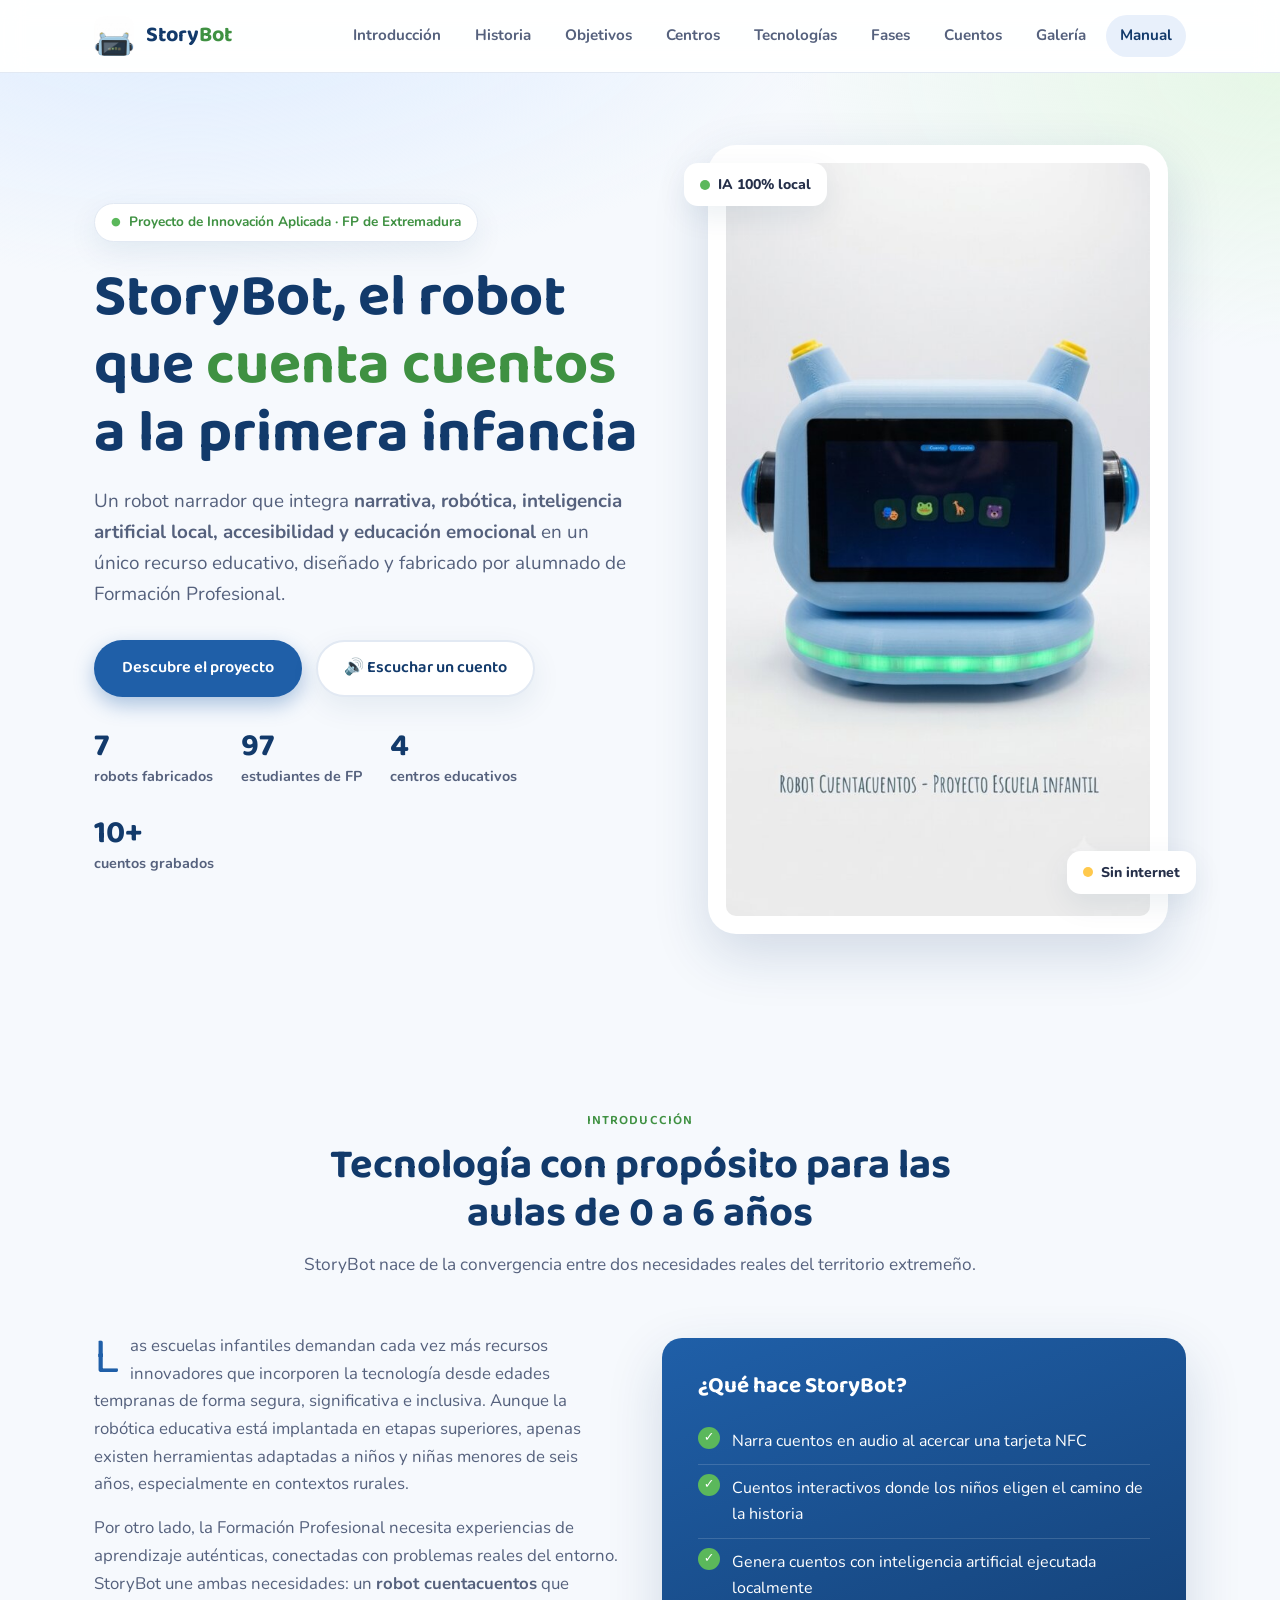
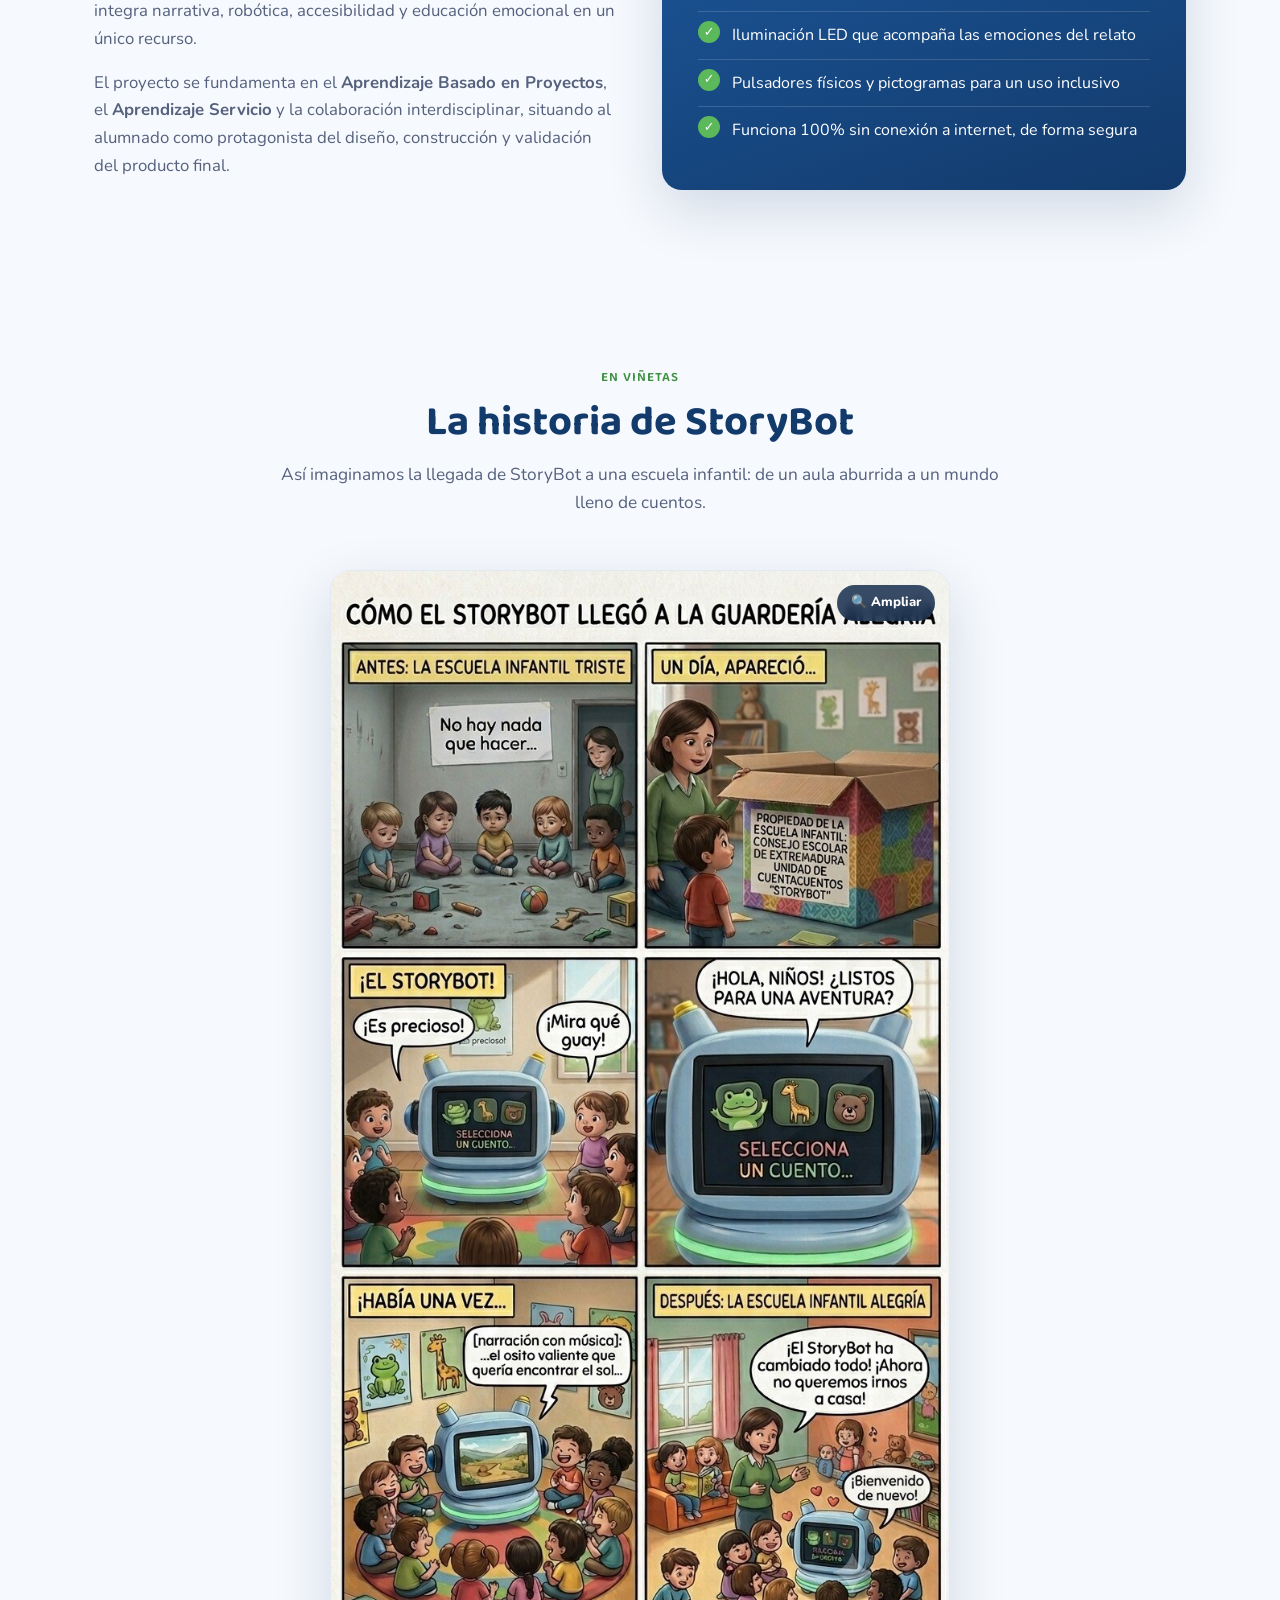
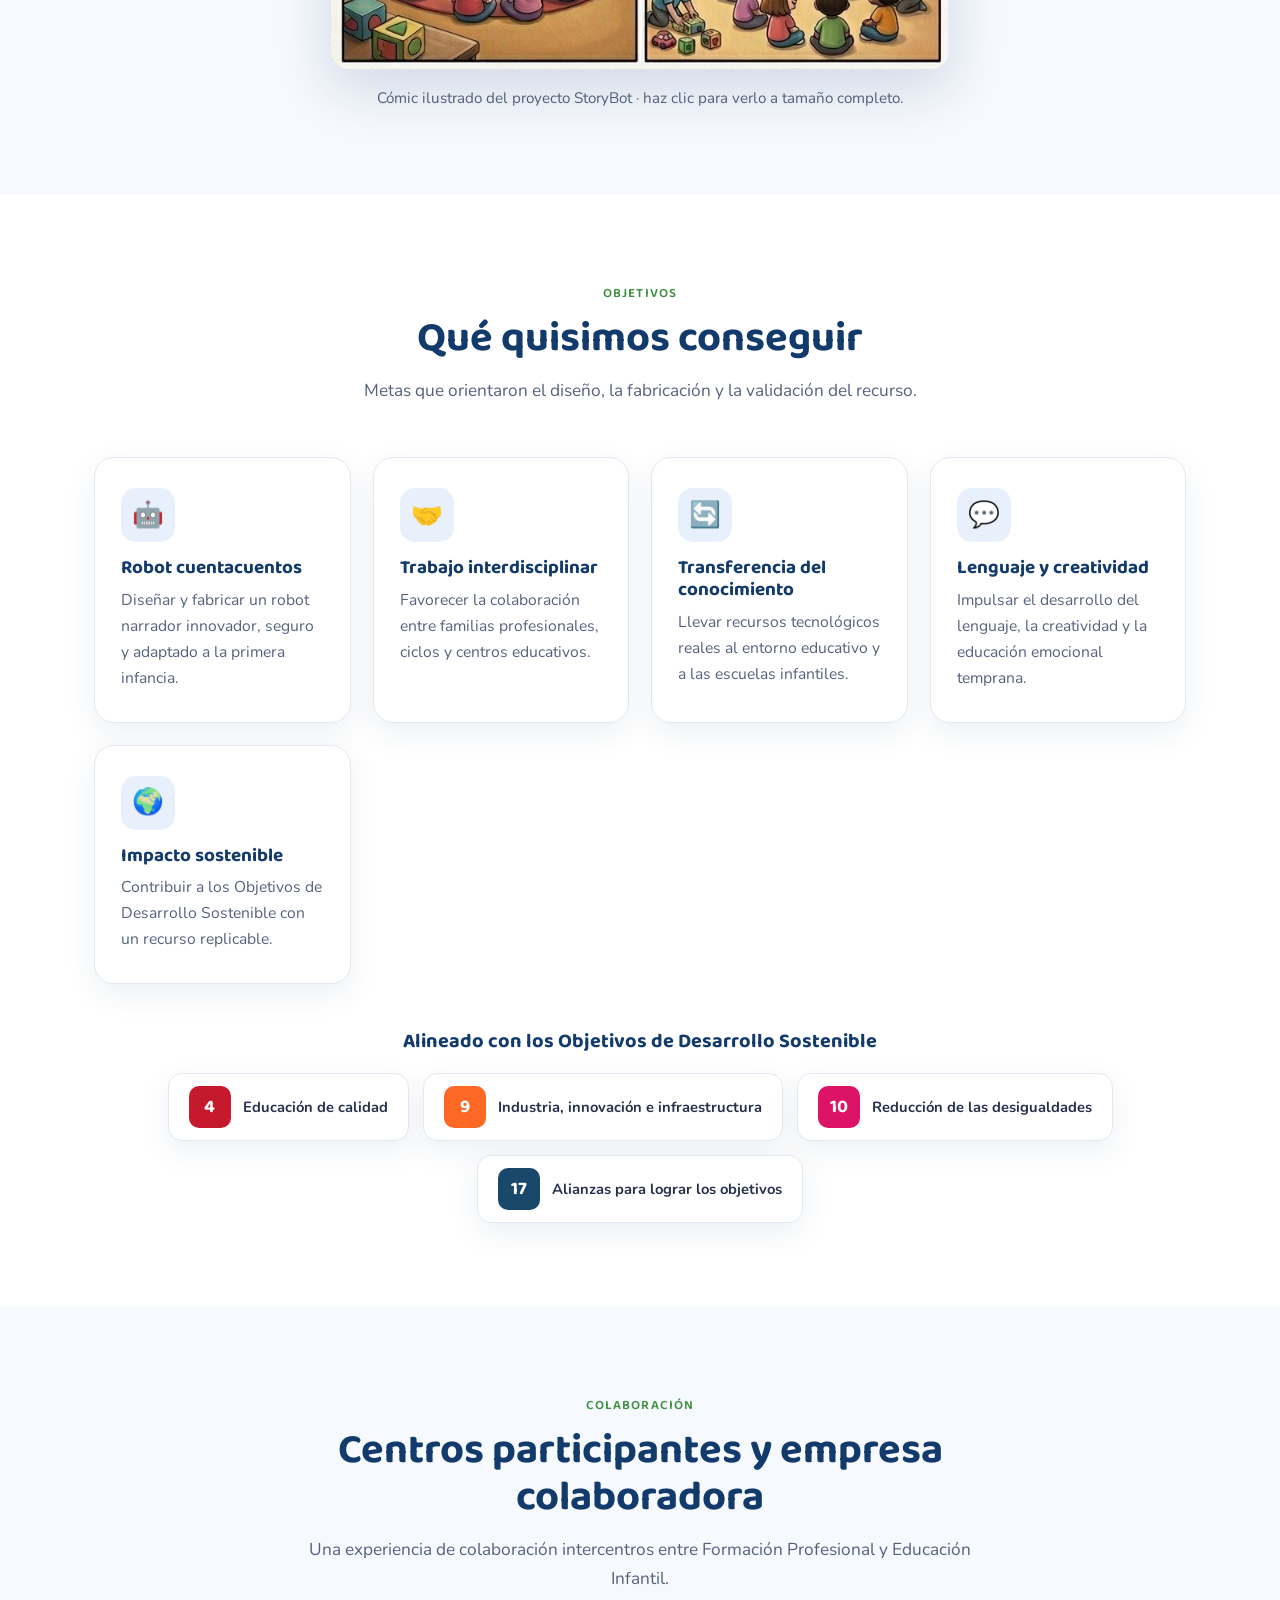
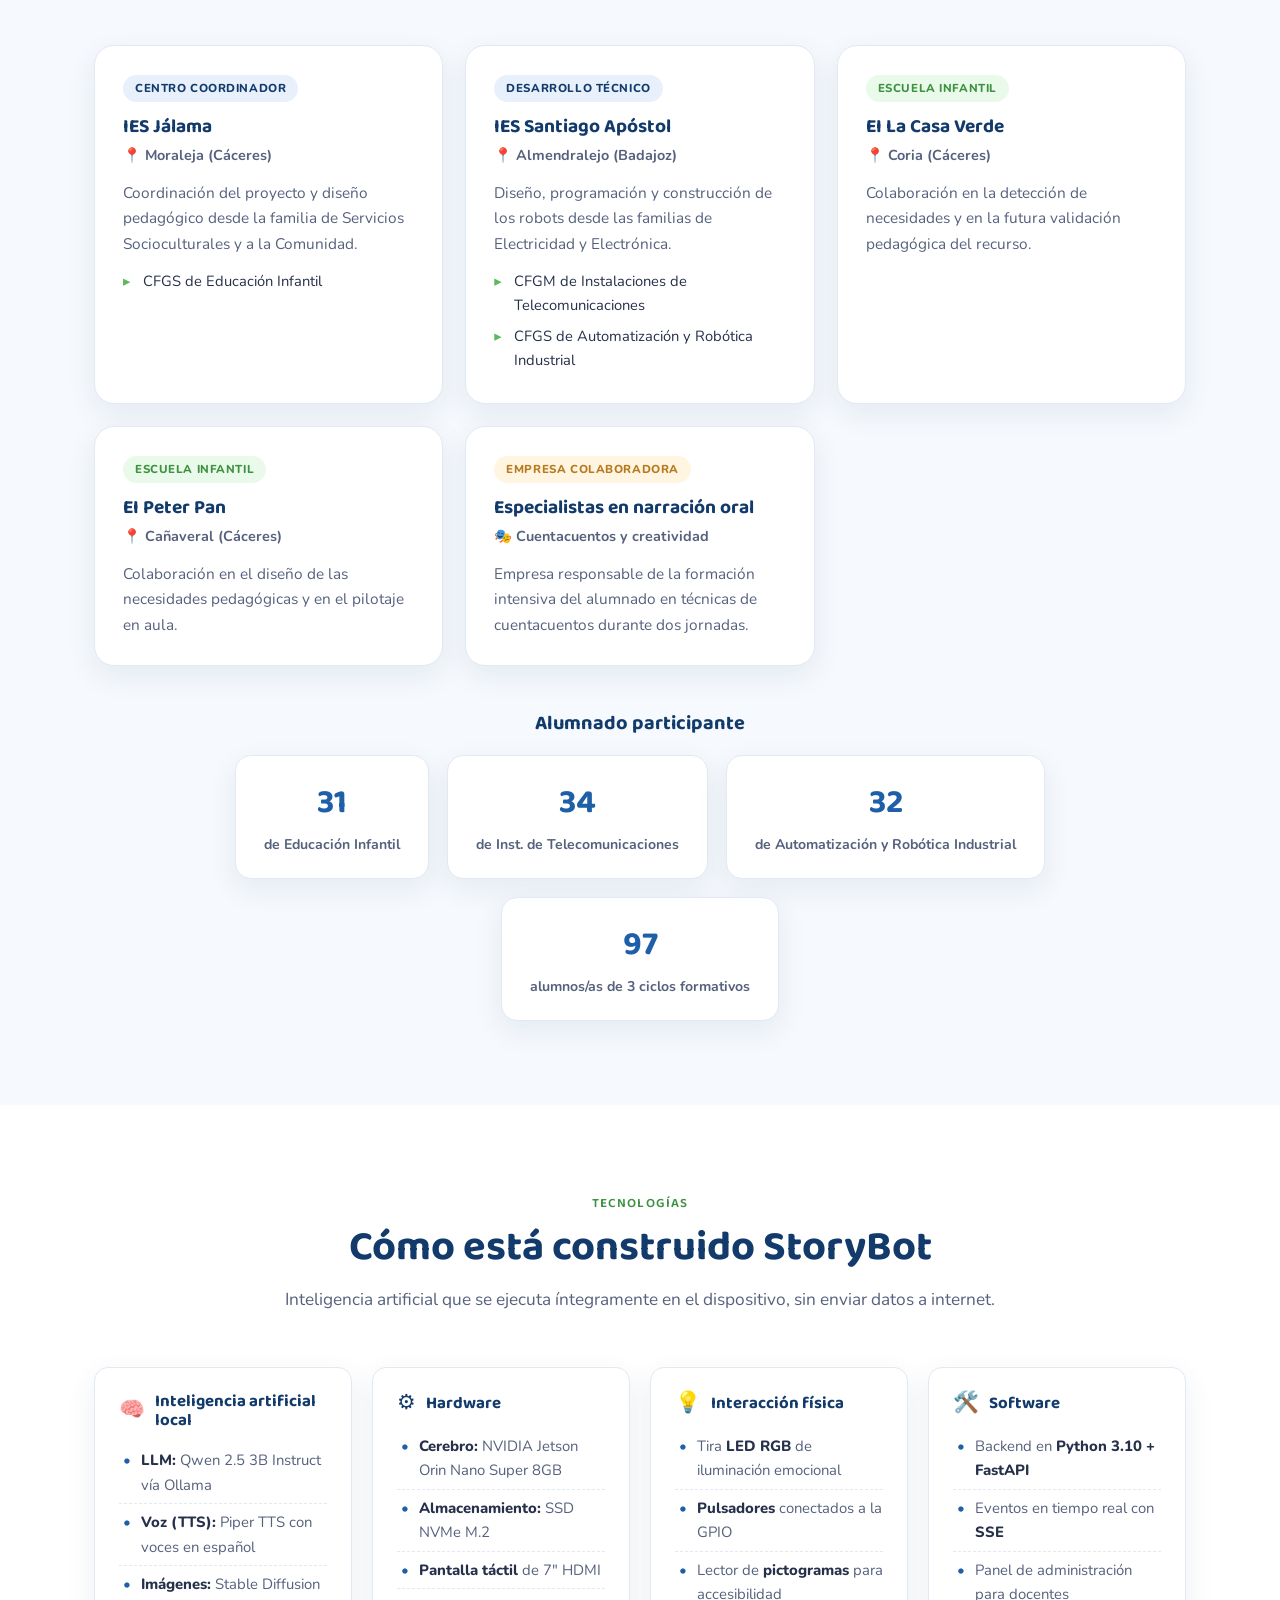
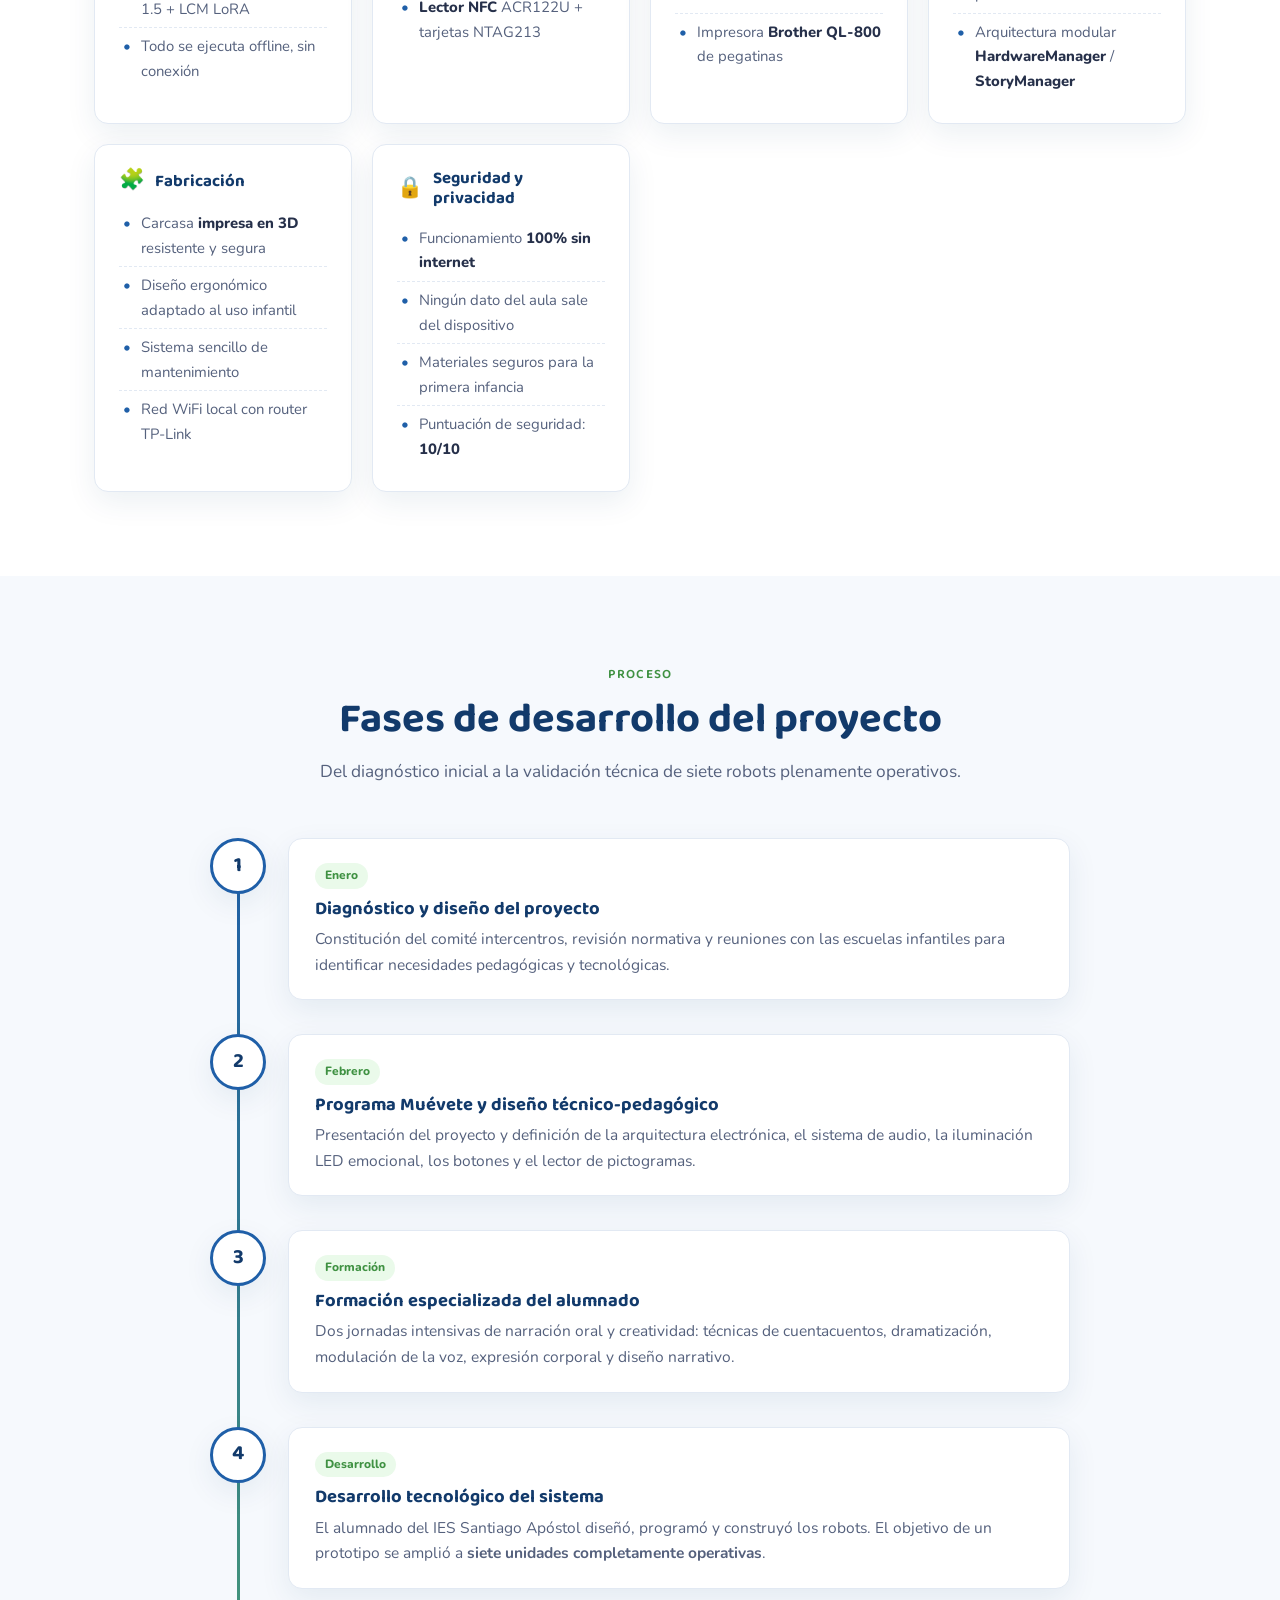
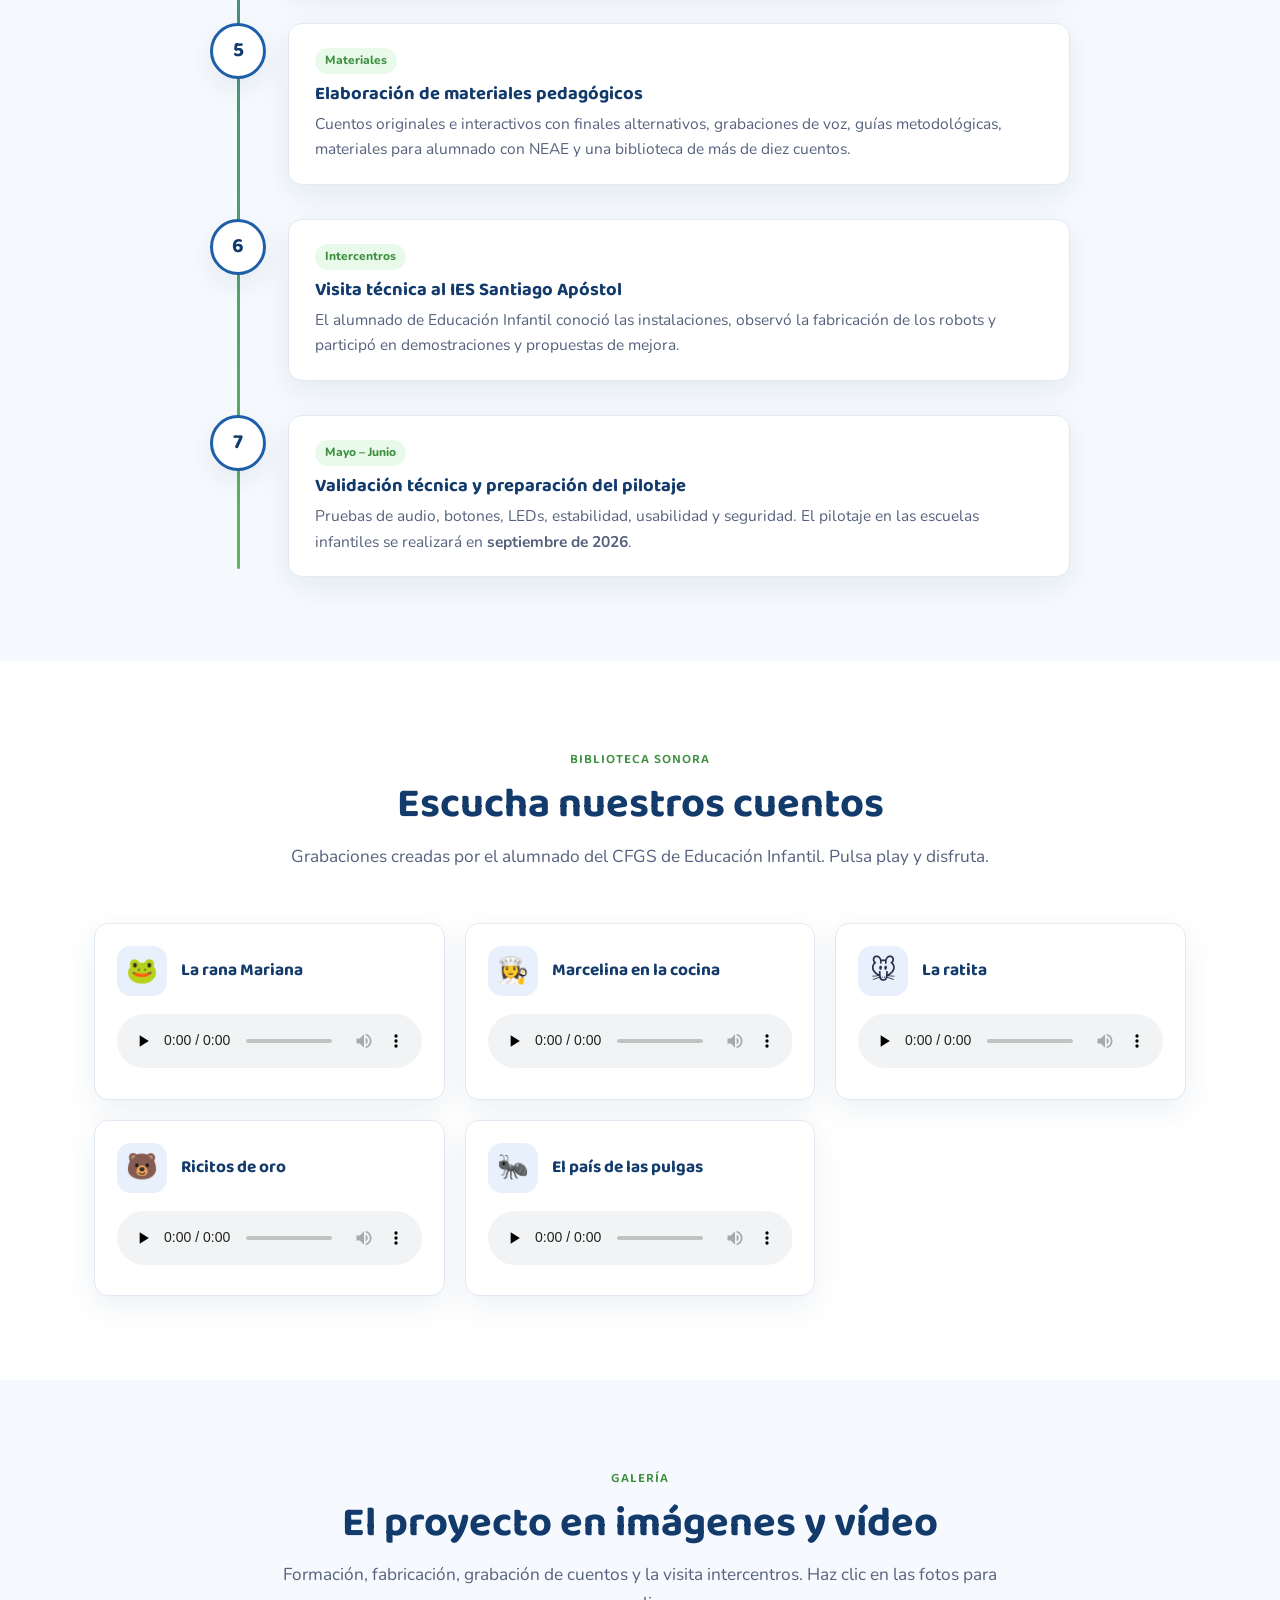
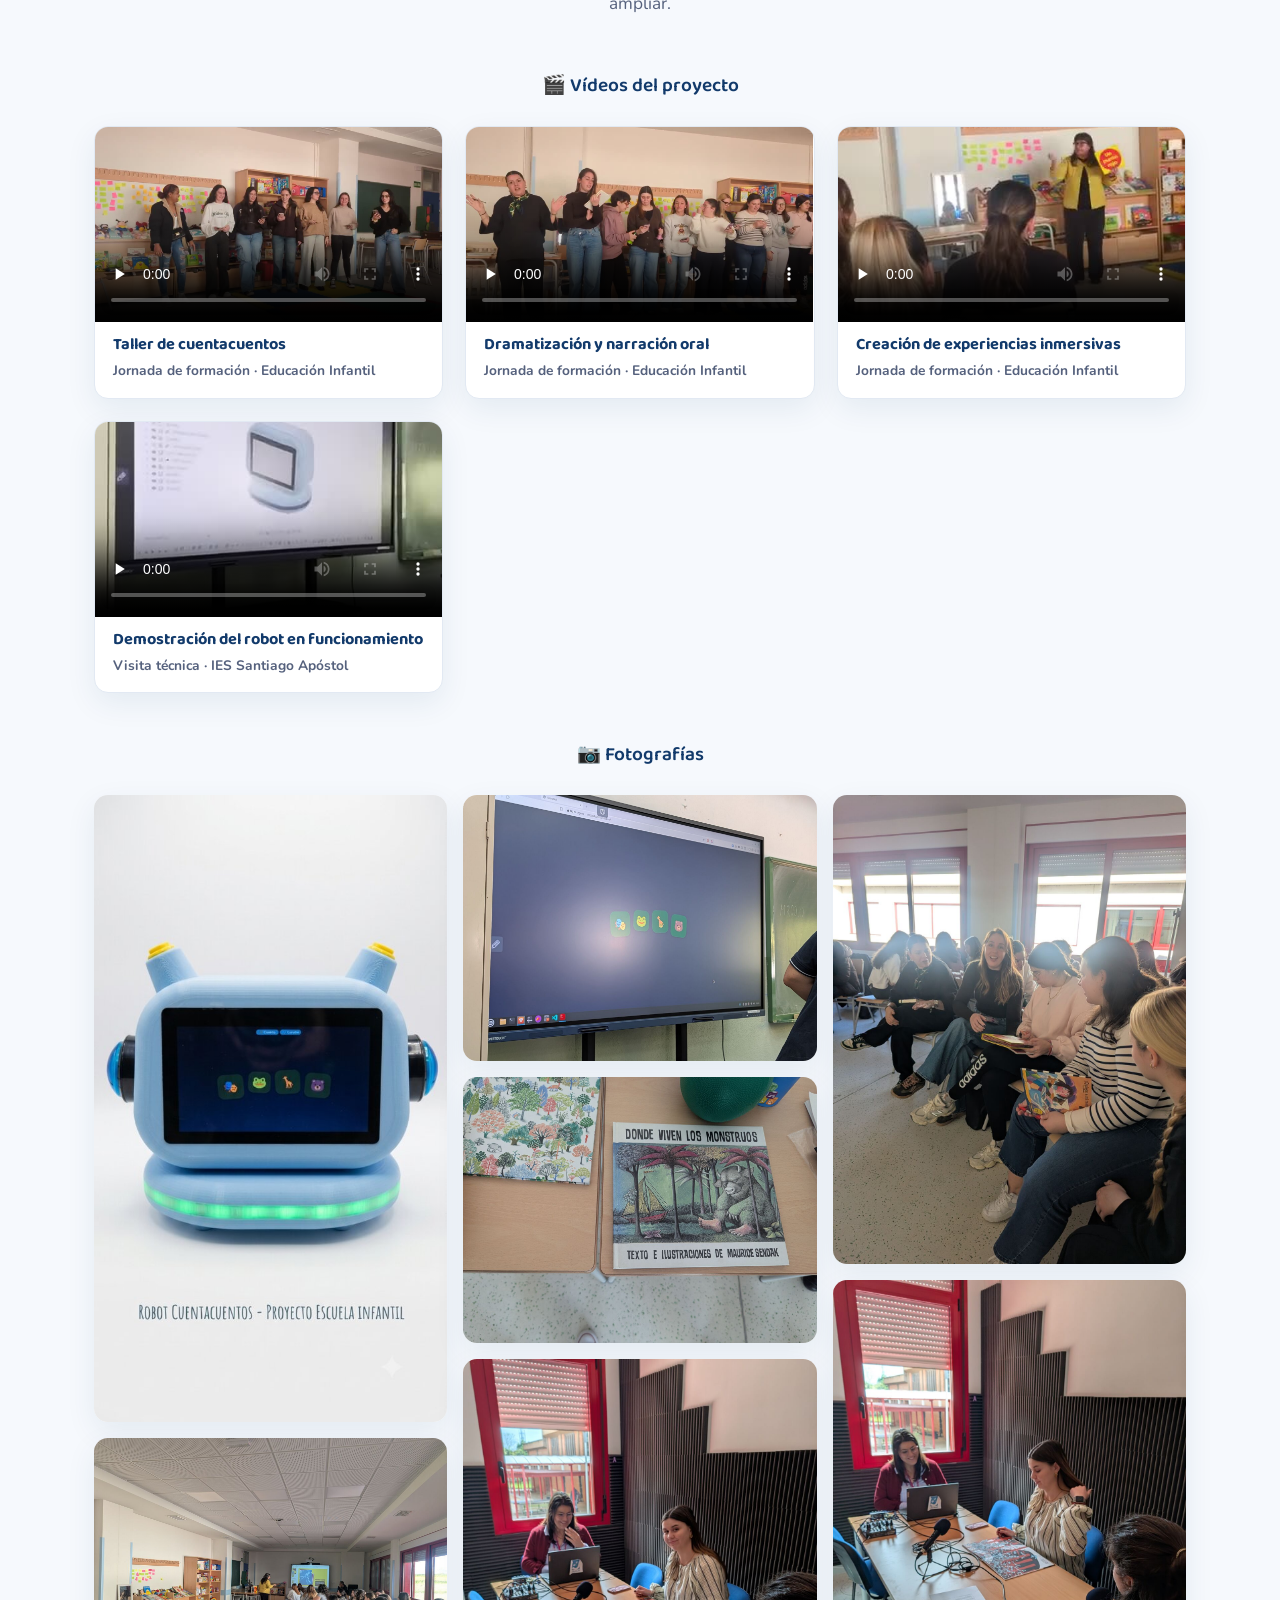
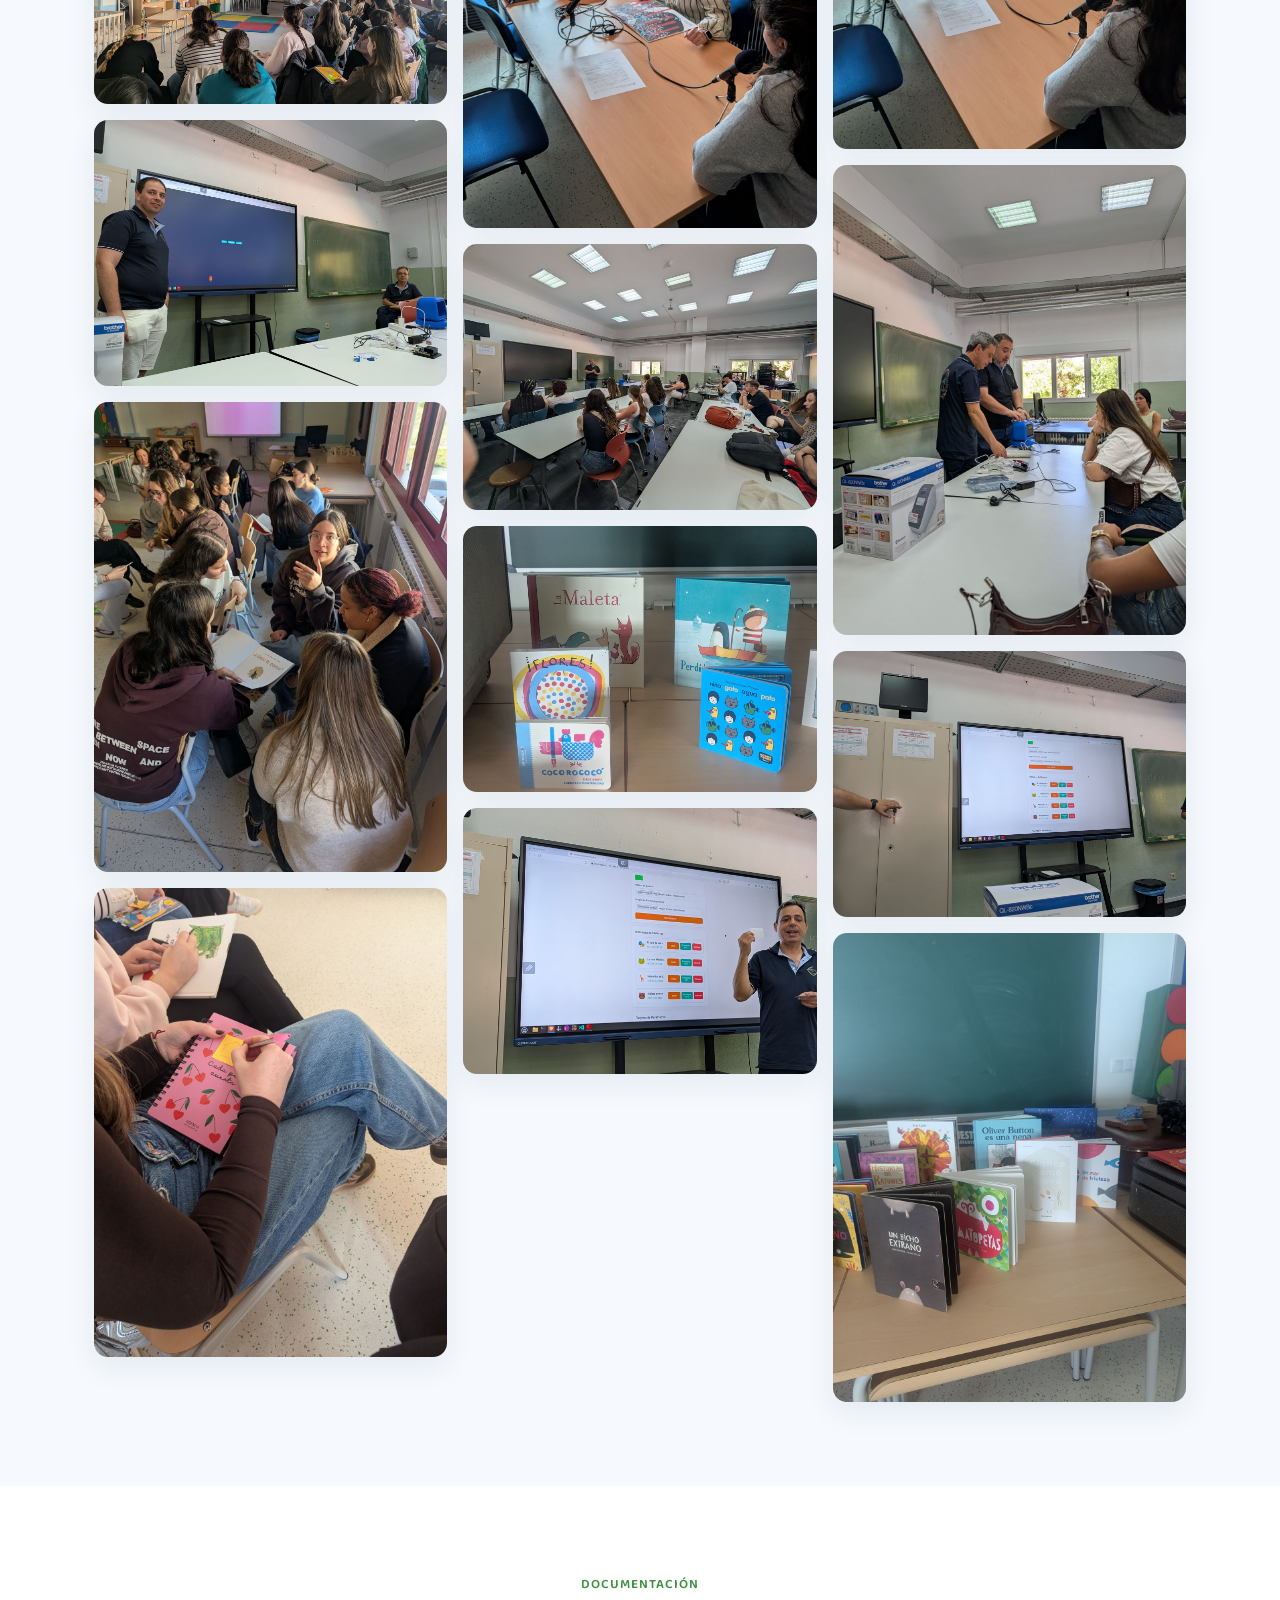
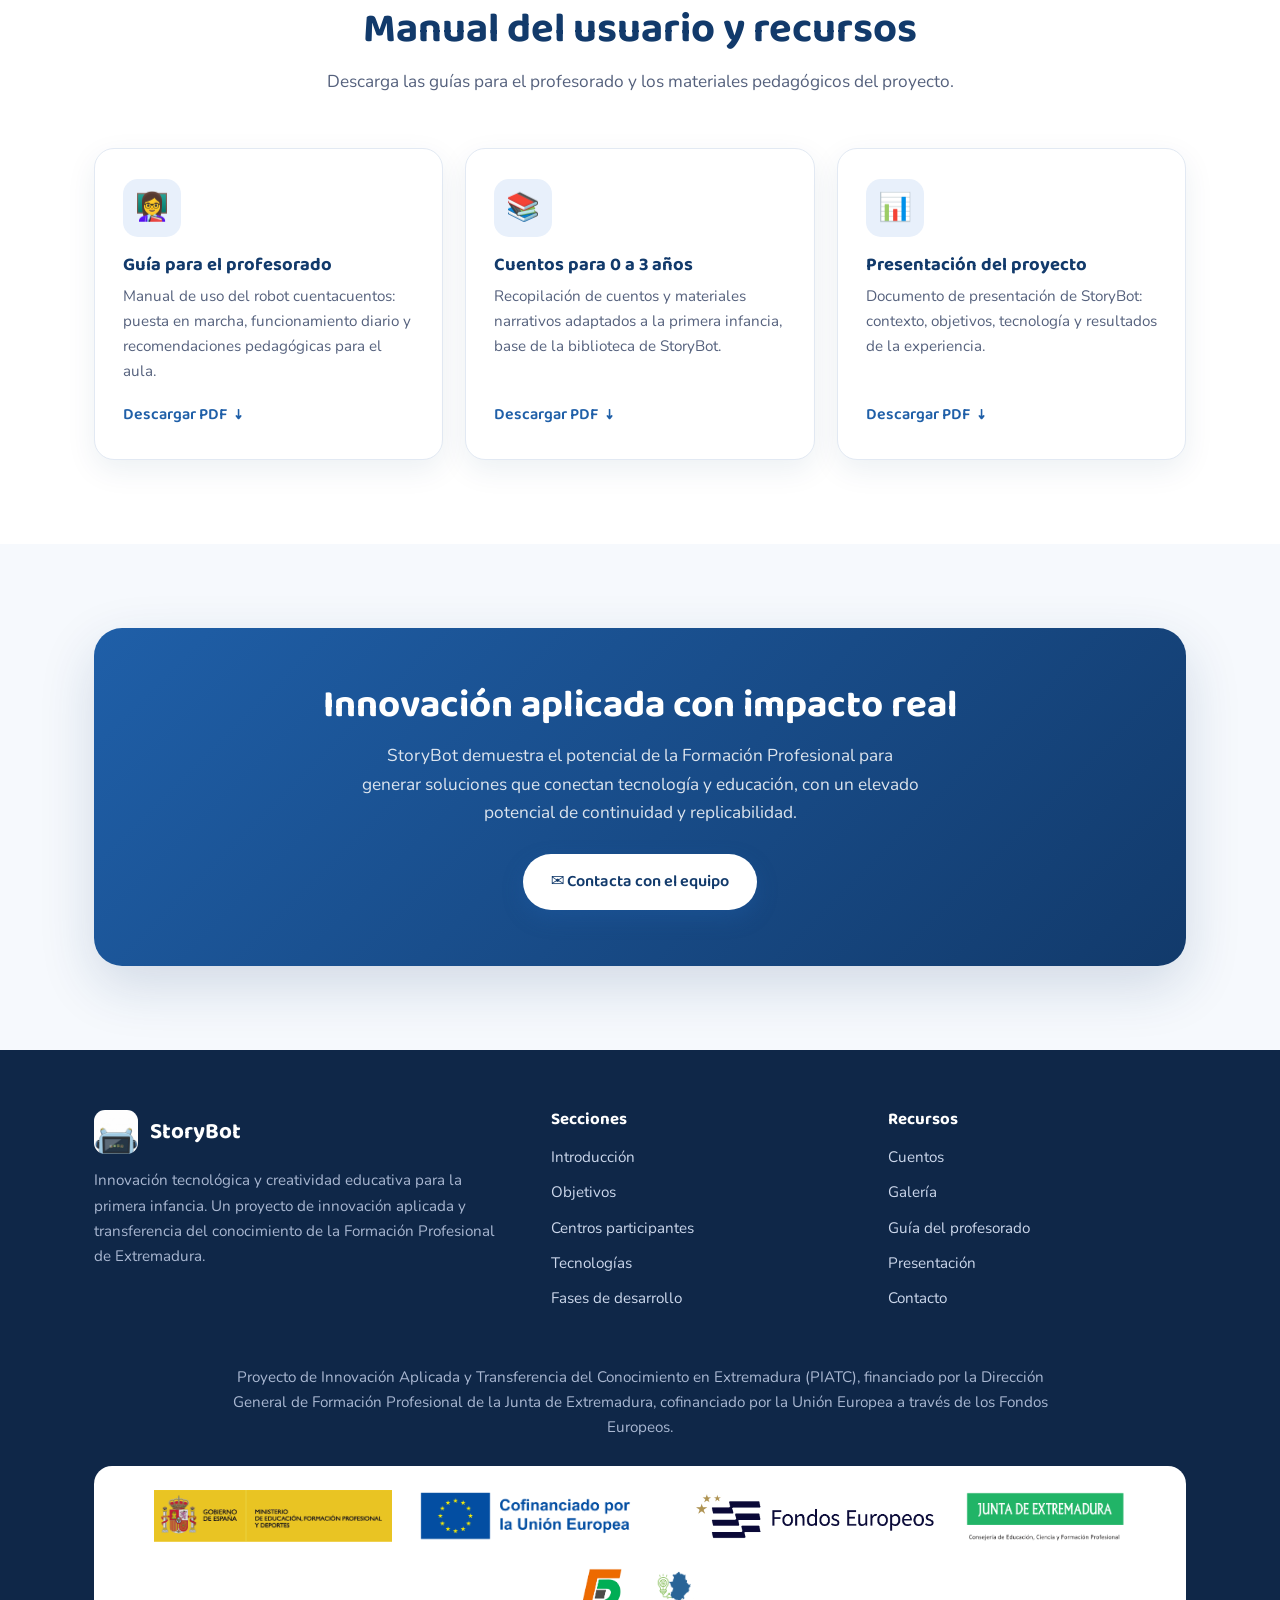
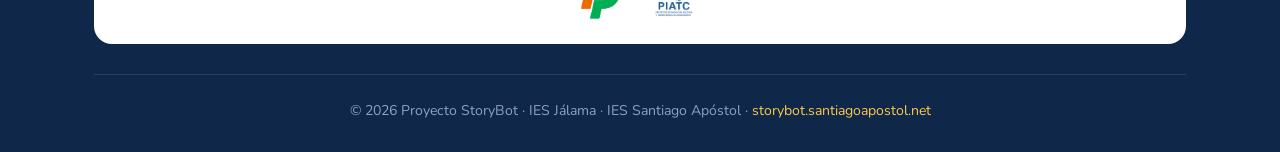
==== sitioweb/index.html @ d50a8208 "sitio web para publicidad" ====
<!DOCTYPE html>
<html lang="es">
<head>
  <meta charset="UTF-8">
  <meta name="viewport" content="width=device-width, initial-scale=1.0">
  <title>StoryBot · Robot cuentacuentos para la primera infancia</title>
  <meta name="description" content="StoryBot: robot cuentacuentos que integra narrativa, robótica, IA local, accesibilidad y educación emocional. Proyecto de innovación aplicada de la Formación Profesional de Extremadura.">
  <meta name="theme-color" content="#1f5fa8">
  <link rel="canonical" href="https://storybot.santiagoapostol.net/">

  <!-- Open Graph -->
  <meta property="og:type" content="website">
  <meta property="og:title" content="StoryBot · Robot cuentacuentos para la primera infancia">
  <meta property="og:description" content="Innovación tecnológica y creatividad educativa para la primera infancia. Un proyecto de la Formación Profesional de Extremadura.">
  <meta property="og:url" content="https://storybot.santiagoapostol.net/">
  <meta property="og:image" content="https://storybot.santiagoapostol.net/img/og-image.jpg">
  <meta property="og:locale" content="es_ES">

  <link rel="icon" type="image/png" href="img/favicon.png">
  <link rel="apple-touch-icon" href="img/apple-touch-icon.png">

  <link rel="preconnect" href="https://fonts.googleapis.com">
  <link rel="preconnect" href="https://fonts.gstatic.com" crossorigin>
  <link href="https://fonts.googleapis.com/css2?family=Baloo+2:wght@500;600;700&family=Nunito:wght@400;600;700;800&display=swap" rel="stylesheet">
  <link rel="stylesheet" href="css/styles.css">
</head>
<body>

  <!-- ============ NAV ============ -->
  <header class="nav">
    <div class="wrap nav-inner">
      <a href="#inicio" class="brand">
        <img src="img/favicon.png" alt="StoryBot">
        <span>Story<b>Bot</b></span>
      </a>
      <nav class="nav-links">
        <a href="#introduccion">Introducción</a>
        <a href="#historia">Historia</a>
        <a href="#objetivos">Objetivos</a>
        <a href="#centros">Centros</a>
        <a href="#tecnologias">Tecnologías</a>
        <a href="#fases">Fases</a>
        <a href="#cuentos">Cuentos</a>
        <a href="#galeria">Galería</a>
        <a href="#manual">Manual</a>
      </nav>
      <button class="nav-toggle" aria-label="Menú"><span></span><span></span><span></span></button>
    </div>
  </header>

  <!-- ============ HERO ============ -->
  <section class="hero" id="inicio">
    <div class="wrap hero-grid">
      <div class="hero-text">
        <span class="hero-badge">Proyecto de Innovación Aplicada · FP de Extremadura</span>
        <h1>StoryBot, el robot que <em>cuenta cuentos</em> a la primera infancia</h1>
        <p class="lead">Un robot narrador que integra <b>narrativa, robótica, inteligencia artificial local, accesibilidad y educación emocional</b> en un único recurso educativo, diseñado y fabricado por alumnado de Formación Profesional.</p>
        <div class="hero-cta">
          <a href="#introduccion" class="btn btn-primary">Descubre el proyecto</a>
          <a href="#cuentos" class="btn btn-ghost">🔊 Escuchar un cuento</a>
        </div>
        <div class="hero-stats">
          <div class="stat"><b>7</b><span>robots fabricados</span></div>
          <div class="stat"><b>97</b><span>estudiantes de FP</span></div>
          <div class="stat"><b>4</b><span>centros educativos</span></div>
          <div class="stat"><b>10+</b><span>cuentos grabados</span></div>
        </div>
      </div>
      <div class="hero-visual">
        <img class="robot" src="img/hero/hero3.jpg" alt="Robot StoryBot: prototipo funcional impreso en 3D con pantalla táctil e iluminación LED">
        <div class="float-chip chip-1"><span class="dot"></span> IA 100% local</div>
        <div class="float-chip chip-2"><span class="dot"></span> Sin internet</div>
      </div>
    </div>
  </section>

  <!-- ============ INTRODUCCIÓN ============ -->
  <section id="introduccion">
    <div class="wrap">
      <div class="section-head reveal">
        <span class="eyebrow">Introducción</span>
        <h2>Tecnología con propósito para las aulas de 0 a 6 años</h2>
        <p>StoryBot nace de la convergencia entre dos necesidades reales del territorio extremeño.</p>
      </div>
      <div class="intro-cols">
        <div class="reveal">
          <p class="lead-first">Las escuelas infantiles demandan cada vez más recursos innovadores que incorporen la tecnología desde edades tempranas de forma segura, significativa e inclusiva. Aunque la robótica educativa está implantada en etapas superiores, apenas existen herramientas adaptadas a niños y niñas menores de seis años, especialmente en contextos rurales.</p>
          <p>Por otro lado, la Formación Profesional necesita experiencias de aprendizaje auténticas, conectadas con problemas reales del entorno. StoryBot une ambas necesidades: un <b>robot cuentacuentos</b> que integra narrativa, robótica, accesibilidad y educación emocional en un único recurso.</p>
          <p>El proyecto se fundamenta en el <b>Aprendizaje Basado en Proyectos</b>, el <b>Aprendizaje Servicio</b> y la colaboración interdisciplinar, situando al alumnado como protagonista del diseño, construcción y validación del producto final.</p>
        </div>
        <div class="intro-card reveal">
          <h3>¿Qué hace StoryBot?</h3>
          <ul>
            <li>Narra cuentos en audio al acercar una tarjeta NFC</li>
            <li>Cuentos interactivos donde los niños eligen el camino de la historia</li>
            <li>Genera cuentos con inteligencia artificial ejecutada localmente</li>
            <li>Iluminación LED que acompaña las emociones del relato</li>
            <li>Pulsadores físicos y pictogramas para un uso inclusivo</li>
            <li>Funciona 100% sin conexión a internet, de forma segura</li>
          </ul>
        </div>
      </div>
    </div>
  </section>

  <!-- ============ HISTORIA (CÓMIC) ============ -->
  <section id="historia">
    <div class="wrap">
      <div class="section-head reveal">
        <span class="eyebrow">En viñetas</span>
        <h2>La historia de StoryBot</h2>
        <p>Así imaginamos la llegada de StoryBot a una escuela infantil: de un aula aburrida a un mundo lleno de cuentos.</p>
      </div>
      <div class="comic-wrap reveal">
        <a class="comic" href="img/comic.jpg" target="_blank" rel="noopener">
          <img src="img/comic.jpg" alt="Cómic: cómo el StoryBot llegó a la guardería Alegría, en seis viñetas">
          <span class="zoom">🔍 Ampliar</span>
        </a>
        <p class="comic-caption">Cómic ilustrado del proyecto StoryBot · haz clic para verlo a tamaño completo.</p>
      </div>
    </div>
  </section>

  <!-- ============ OBJETIVOS ============ -->
  <section id="objetivos" class="bg-alt">
    <div class="wrap">
      <div class="section-head reveal">
        <span class="eyebrow">Objetivos</span>
        <h2>Qué quisimos conseguir</h2>
        <p>Metas que orientaron el diseño, la fabricación y la validación del recurso.</p>
      </div>
      <div class="obj-grid">
        <div class="obj-card reveal"><div class="ico">🤖</div><h3>Robot cuentacuentos</h3><p>Diseñar y fabricar un robot narrador innovador, seguro y adaptado a la primera infancia.</p></div>
        <div class="obj-card reveal"><div class="ico">🤝</div><h3>Trabajo interdisciplinar</h3><p>Favorecer la colaboración entre familias profesionales, ciclos y centros educativos.</p></div>
        <div class="obj-card reveal"><div class="ico">🔄</div><h3>Transferencia del conocimiento</h3><p>Llevar recursos tecnológicos reales al entorno educativo y a las escuelas infantiles.</p></div>
        <div class="obj-card reveal"><div class="ico">💬</div><h3>Lenguaje y creatividad</h3><p>Impulsar el desarrollo del lenguaje, la creatividad y la educación emocional temprana.</p></div>
        <div class="obj-card reveal"><div class="ico">🌍</div><h3>Impacto sostenible</h3><p>Contribuir a los Objetivos de Desarrollo Sostenible con un recurso replicable.</p></div>
      </div>

      <div class="ods reveal">
        <h3>Alineado con los Objetivos de Desarrollo Sostenible</h3>
        <div class="ods-row">
          <div class="ods-badge ods-4"><b>4</b><span>Educación de calidad</span></div>
          <div class="ods-badge ods-9"><b>9</b><span>Industria, innovación e infraestructura</span></div>
          <div class="ods-badge ods-10"><b>10</b><span>Reducción de las desigualdades</span></div>
          <div class="ods-badge ods-17"><b>17</b><span>Alianzas para lograr los objetivos</span></div>
        </div>
      </div>
    </div>
  </section>

  <!-- ============ CENTROS ============ -->
  <section id="centros">
    <div class="wrap">
      <div class="section-head reveal">
        <span class="eyebrow">Colaboración</span>
        <h2>Centros participantes y empresa colaboradora</h2>
        <p>Una experiencia de colaboración intercentros entre Formación Profesional y Educación Infantil.</p>
      </div>
      <div class="centros-grid">
        <div class="centro-card reveal">
          <span class="tag tag-center">Centro coordinador</span>
          <h3>IES Jálama</h3>
          <div class="place">📍 Moraleja (Cáceres)</div>
          <p>Coordinación del proyecto y diseño pedagógico desde la familia de Servicios Socioculturales y a la Comunidad.</p>
          <ul><li>CFGS de Educación Infantil</li></ul>
        </div>
        <div class="centro-card reveal">
          <span class="tag tag-center">Desarrollo técnico</span>
          <h3>IES Santiago Apóstol</h3>
          <div class="place">📍 Almendralejo (Badajoz)</div>
          <p>Diseño, programación y construcción de los robots desde las familias de Electricidad y Electrónica.</p>
          <ul>
            <li>CFGM de Instalaciones de Telecomunicaciones</li>
            <li>CFGS de Automatización y Robótica Industrial</li>
          </ul>
        </div>
        <div class="centro-card reveal">
          <span class="tag tag-ei">Escuela infantil</span>
          <h3>EI La Casa Verde</h3>
          <div class="place">📍 Coria (Cáceres)</div>
          <p>Colaboración en la detección de necesidades y en la futura validación pedagógica del recurso.</p>
        </div>
        <div class="centro-card reveal">
          <span class="tag tag-ei">Escuela infantil</span>
          <h3>EI Peter Pan</h3>
          <div class="place">📍 Cañaveral (Cáceres)</div>
          <p>Colaboración en el diseño de las necesidades pedagógicas y en el pilotaje en aula.</p>
        </div>
        <div class="centro-card reveal">
          <span class="tag tag-emp">Empresa colaboradora</span>
          <h3>Especialistas en narración oral</h3>
          <div class="place">🎭 Cuentacuentos y creatividad</div>
          <p>Empresa responsable de la formación intensiva del alumnado en técnicas de cuentacuentos durante dos jornadas.</p>
        </div>
      </div>

      <h3 class="students-head reveal">Alumnado participante</h3>
      <div class="students">
        <div class="s reveal"><b>31</b><span>de Educación Infantil</span></div>
        <div class="s reveal"><b>34</b><span>de Inst. de Telecomunicaciones</span></div>
        <div class="s reveal"><b>32</b><span>de Automatización y Robótica Industrial</span></div>
        <div class="s reveal"><b>97</b><span>alumnos/as de 3 ciclos formativos</span></div>
      </div>
    </div>
  </section>

  <!-- ============ TECNOLOGÍAS ============ -->
  <section id="tecnologias" class="bg-alt">
    <div class="wrap">
      <div class="section-head reveal">
        <span class="eyebrow">Tecnologías</span>
        <h2>Cómo está construido StoryBot</h2>
        <p>Inteligencia artificial que se ejecuta íntegramente en el dispositivo, sin enviar datos a internet.</p>
      </div>
      <div class="tech-grid">
        <div class="tech-card reveal">
          <h3><span class="ico">🧠</span> Inteligencia artificial local</h3>
          <ul>
            <li><b>LLM:</b> Qwen 2.5 3B Instruct vía Ollama</li>
            <li><b>Voz (TTS):</b> Piper TTS con voces en español</li>
            <li><b>Imágenes:</b> Stable Diffusion 1.5 + LCM LoRA</li>
            <li>Todo se ejecuta offline, sin conexión</li>
          </ul>
        </div>
        <div class="tech-card reveal">
          <h3><span class="ico">⚙️</span> Hardware</h3>
          <ul>
            <li><b>Cerebro:</b> NVIDIA Jetson Orin Nano Super 8GB</li>
            <li><b>Almacenamiento:</b> SSD NVMe M.2</li>
            <li><b>Pantalla táctil</b> de 7" HDMI</li>
            <li><b>Lector NFC</b> ACR122U + tarjetas NTAG213</li>
          </ul>
        </div>
        <div class="tech-card reveal">
          <h3><span class="ico">💡</span> Interacción física</h3>
          <ul>
            <li>Tira <b>LED RGB</b> de iluminación emocional</li>
            <li><b>Pulsadores</b> conectados a la GPIO</li>
            <li>Lector de <b>pictogramas</b> para accesibilidad</li>
            <li>Impresora <b>Brother QL-800</b> de pegatinas</li>
          </ul>
        </div>
        <div class="tech-card reveal">
          <h3><span class="ico">🛠️</span> Software</h3>
          <ul>
            <li>Backend en <b>Python 3.10 + FastAPI</b></li>
            <li>Eventos en tiempo real con <b>SSE</b></li>
            <li>Panel de administración para docentes</li>
            <li>Arquitectura modular <b>HardwareManager</b> / <b>StoryManager</b></li>
          </ul>
        </div>
        <div class="tech-card reveal">
          <h3><span class="ico">🧩</span> Fabricación</h3>
          <ul>
            <li>Carcasa <b>impresa en 3D</b> resistente y segura</li>
            <li>Diseño ergonómico adaptado al uso infantil</li>
            <li>Sistema sencillo de mantenimiento</li>
            <li>Red WiFi local con router TP-Link</li>
          </ul>
        </div>
        <div class="tech-card reveal">
          <h3><span class="ico">🔒</span> Seguridad y privacidad</h3>
          <ul>
            <li>Funcionamiento <b>100% sin internet</b></li>
            <li>Ningún dato del aula sale del dispositivo</li>
            <li>Materiales seguros para la primera infancia</li>
            <li>Puntuación de seguridad: <b>10/10</b></li>
          </ul>
        </div>
      </div>
    </div>
  </section>

  <!-- ============ FASES ============ -->
  <section id="fases">
    <div class="wrap">
      <div class="section-head reveal">
        <span class="eyebrow">Proceso</span>
        <h2>Fases de desarrollo del proyecto</h2>
        <p>Del diagnóstico inicial a la validación técnica de siete robots plenamente operativos.</p>
      </div>
      <div class="timeline">
        <div class="phase reveal"><div class="num">1</div><div class="phase-card">
          <span class="when">Enero</span>
          <h3>Diagnóstico y diseño del proyecto</h3>
          <p>Constitución del comité intercentros, revisión normativa y reuniones con las escuelas infantiles para identificar necesidades pedagógicas y tecnológicas.</p>
        </div></div>
        <div class="phase reveal"><div class="num">2</div><div class="phase-card">
          <span class="when">Febrero</span>
          <h3>Programa Muévete y diseño técnico-pedagógico</h3>
          <p>Presentación del proyecto y definición de la arquitectura electrónica, el sistema de audio, la iluminación LED emocional, los botones y el lector de pictogramas.</p>
        </div></div>
        <div class="phase reveal"><div class="num">3</div><div class="phase-card">
          <span class="when">Formación</span>
          <h3>Formación especializada del alumnado</h3>
          <p>Dos jornadas intensivas de narración oral y creatividad: técnicas de cuentacuentos, dramatización, modulación de la voz, expresión corporal y diseño narrativo.</p>
        </div></div>
        <div class="phase reveal"><div class="num">4</div><div class="phase-card">
          <span class="when">Desarrollo</span>
          <h3>Desarrollo tecnológico del sistema</h3>
          <p>El alumnado del IES Santiago Apóstol diseñó, programó y construyó los robots. El objetivo de un prototipo se amplió a <b>siete unidades completamente operativas</b>.</p>
        </div></div>
        <div class="phase reveal"><div class="num">5</div><div class="phase-card">
          <span class="when">Materiales</span>
          <h3>Elaboración de materiales pedagógicos</h3>
          <p>Cuentos originales e interactivos con finales alternativos, grabaciones de voz, guías metodológicas, materiales para alumnado con NEAE y una biblioteca de más de diez cuentos.</p>
        </div></div>
        <div class="phase reveal"><div class="num">6</div><div class="phase-card">
          <span class="when">Intercentros</span>
          <h3>Visita técnica al IES Santiago Apóstol</h3>
          <p>El alumnado de Educación Infantil conoció las instalaciones, observó la fabricación de los robots y participó en demostraciones y propuestas de mejora.</p>
        </div></div>
        <div class="phase reveal"><div class="num">7</div><div class="phase-card">
          <span class="when">Mayo – Junio</span>
          <h3>Validación técnica y preparación del pilotaje</h3>
          <p>Pruebas de audio, botones, LEDs, estabilidad, usabilidad y seguridad. El pilotaje en las escuelas infantiles se realizará en <b>septiembre de 2026</b>.</p>
        </div></div>
      </div>
    </div>
  </section>

  <!-- ============ CUENTOS ============ -->
  <section id="cuentos" class="bg-alt">
    <div class="wrap">
      <div class="section-head reveal">
        <span class="eyebrow">Biblioteca sonora</span>
        <h2>Escucha nuestros cuentos</h2>
        <p>Grabaciones creadas por el alumnado del CFGS de Educación Infantil. Pulsa play y disfruta.</p>
      </div>
      <div class="cuentos-grid">
        <div class="cuento-card reveal"><div class="top"><div class="emoji">🐸</div><h3>La rana Mariana</h3></div><audio controls preload="none" src="audio/la-rana-mariana.mp3"></audio></div>
        <div class="cuento-card reveal"><div class="top"><div class="emoji">👩‍🍳</div><h3>Marcelina en la cocina</h3></div><audio controls preload="none" src="audio/marcelina-en-la-cocina.mp3"></audio></div>
        <div class="cuento-card reveal"><div class="top"><div class="emoji">🐭</div><h3>La ratita</h3></div><audio controls preload="none" src="audio/la-ratita.mp3"></audio></div>
        <div class="cuento-card reveal"><div class="top"><div class="emoji">🐻</div><h3>Ricitos de oro</h3></div><audio controls preload="none" src="audio/ricitos-de-oro.mp3"></audio></div>
        <div class="cuento-card reveal"><div class="top"><div class="emoji">🐜</div><h3>El país de las pulgas</h3></div><audio controls preload="none" src="audio/el-pais-de-las-pulgas.mp3"></audio></div>
      </div>
    </div>
  </section>

  <!-- ============ GALERÍA ============ -->
  <section id="galeria">
    <div class="wrap">
      <div class="section-head reveal">
        <span class="eyebrow">Galería</span>
        <h2>El proyecto en imágenes y vídeo</h2>
        <p>Formación, fabricación, grabación de cuentos y la visita intercentros. Haz clic en las fotos para ampliar.</p>
      </div>

      <div class="gallery-sub reveal">🎬 Vídeos del proyecto</div>
      <div class="video-grid reveal">
        <div class="video-card">
          <video controls preload="none" poster="img/poster/formacion-1.jpg" src="video/formacion-1.mp4"></video>
          <div class="cap"><h3>Taller de cuentacuentos</h3><span>Jornada de formación · Educación Infantil</span></div>
        </div>
        <div class="video-card">
          <video controls preload="none" poster="img/poster/formacion-2.jpg" src="video/formacion-2.mp4"></video>
          <div class="cap"><h3>Dramatización y narración oral</h3><span>Jornada de formación · Educación Infantil</span></div>
        </div>
        <div class="video-card">
          <video controls preload="none" poster="img/poster/formacion-3.jpg" src="video/formacion-3.mp4"></video>
          <div class="cap"><h3>Creación de experiencias inmersivas</h3><span>Jornada de formación · Educación Infantil</span></div>
        </div>
        <div class="video-card">
          <video controls preload="none" poster="img/poster/visita.jpg" src="video/visita.mp4"></video>
          <div class="cap"><h3>Demostración del robot en funcionamiento</h3><span>Visita técnica · IES Santiago Apóstol</span></div>
        </div>
      </div>

      <div class="gallery-sub reveal">📷 Fotografías</div>
      <div class="gallery reveal">
        <figure><img src="img/hero/hero3.jpg" alt="Robot StoryBot terminado"><figcaption>Robot StoryBot · prototipo funcional</figcaption></figure>
        <figure><img src="img/gallery/formacion-01.jpg" alt="Jornada de formación en cuentacuentos"><figcaption>Jornada de formación en cuentacuentos</figcaption></figure>
        <figure><img src="img/gallery/visita-07.jpg" alt="Grabación e integración de cuentos"><figcaption>Integración de los cuentos en el robot</figcaption></figure>
        <figure><img src="img/gallery/formacion-03.jpg" alt="Alumnado de Educación Infantil en el taller"><figcaption>Alumnado del CFGS de Educación Infantil</figcaption></figure>
        <figure><img src="img/gallery/formacion-07.jpg" alt="Dinámica creativa de ideación"><figcaption>Dinámica creativa de ideación narrativa</figcaption></figure>
        <figure><img src="img/gallery/visita-04.jpg" alt="Sistema de iluminación LED"><figcaption>Sistema de iluminación LED emocional</figcaption></figure>
        <figure><img src="img/gallery/formacion-13.jpg" alt="Sesión práctica de narración"><figcaption>Sesión práctica de narración oral</figcaption></figure>
        <figure><img src="img/gallery/grabacion-01.jpg" alt="Grabación de los cuentos"><figcaption>Grabación de la biblioteca de cuentos</figcaption></figure>
        <figure><img src="img/gallery/visita-01.jpg" alt="Visita técnica al IES Santiago Apóstol"><figcaption>Visita técnica al IES Santiago Apóstol</figcaption></figure>
        <figure><img src="img/gallery/formacion-16.jpg" alt="Biblioteca de cuentos infantiles"><figcaption>Selección de literatura para 0-3 años</figcaption></figure>
        <figure><img src="img/gallery/visita-06.jpg" alt="Presentación del funcionamiento del robot"><figcaption>Demostración del funcionamiento</figcaption></figure>
        <figure><img src="img/gallery/formacion-05.jpg" alt="Taller de creatividad"><figcaption>Taller de creatividad educativa</figcaption></figure>
        <figure><img src="img/gallery/grabacion-02.jpg" alt="Estudio de grabación de voces"><figcaption>Grabación de voces de los cuentos</figcaption></figure>
        <figure><img src="img/gallery/visita-03.jpg" alt="Componentes electrónicos del robot"><figcaption>Componentes electrónicos del sistema</figcaption></figure>
        <figure><img src="img/gallery/visita-05.jpg" alt="Demostración del robot durante la visita"><figcaption>Demostración del robot durante la visita</figcaption></figure>
        <figure><img src="img/gallery/formacion-19.jpg" alt="Recursos narrativos para la primera infancia"><figcaption>Recursos narrativos para la primera infancia</figcaption></figure>
      </div>
    </div>
  </section>

  <!-- ============ MANUAL ============ -->
  <section id="manual" class="bg-alt">
    <div class="wrap">
      <div class="section-head reveal">
        <span class="eyebrow">Documentación</span>
        <h2>Manual del usuario y recursos</h2>
        <p>Descarga las guías para el profesorado y los materiales pedagógicos del proyecto.</p>
      </div>
      <div class="manual-grid">
        <a class="manual-card reveal" href="manuales/guia-profesoras.pdf" target="_blank" rel="noopener">
          <div class="ico">👩‍🏫</div>
          <h3>Guía para el profesorado</h3>
          <p>Manual de uso del robot cuentacuentos: puesta en marcha, funcionamiento diario y recomendaciones pedagógicas para el aula.</p>
          <span class="dl">Descargar PDF</span>
        </a>
        <a class="manual-card reveal" href="manuales/cuentos-0-3-anos.pdf" target="_blank" rel="noopener">
          <div class="ico">📚</div>
          <h3>Cuentos para 0 a 3 años</h3>
          <p>Recopilación de cuentos y materiales narrativos adaptados a la primera infancia, base de la biblioteca de StoryBot.</p>
          <span class="dl">Descargar PDF</span>
        </a>
        <a class="manual-card reveal" href="manuales/presentacion-storybot.pdf" target="_blank" rel="noopener">
          <div class="ico">📊</div>
          <h3>Presentación del proyecto</h3>
          <p>Documento de presentación de StoryBot: contexto, objetivos, tecnología y resultados de la experiencia.</p>
          <span class="dl">Descargar PDF</span>
        </a>
      </div>
    </div>
  </section>

  <!-- ============ CTA ============ -->
  <section id="contacto">
    <div class="wrap">
      <div class="cta-band reveal">
        <h2>Innovación aplicada con impacto real</h2>
        <p>StoryBot demuestra el potencial de la Formación Profesional para generar soluciones que conectan tecnología y educación, con un elevado potencial de continuidad y replicabilidad.</p>
        <a href="mailto:soporte@santiagoapostol.net" class="btn btn-primary">✉️ Contacta con el equipo</a>
      </div>
    </div>
  </section>

  <!-- ============ FOOTER ============ -->
  <footer class="footer">
    <div class="wrap">
      <div class="footer-top">
        <div>
          <div class="fbrand"><img src="img/favicon.png" alt="StoryBot"><b>StoryBot</b></div>
          <p>Innovación tecnológica y creatividad educativa para la primera infancia. Un proyecto de innovación aplicada y transferencia del conocimiento de la Formación Profesional de Extremadura.</p>
        </div>
        <div>
          <h4>Secciones</h4>
          <ul>
            <li><a href="#introduccion">Introducción</a></li>
            <li><a href="#objetivos">Objetivos</a></li>
            <li><a href="#centros">Centros participantes</a></li>
            <li><a href="#tecnologias">Tecnologías</a></li>
            <li><a href="#fases">Fases de desarrollo</a></li>
          </ul>
        </div>
        <div>
          <h4>Recursos</h4>
          <ul>
            <li><a href="#cuentos">Cuentos</a></li>
            <li><a href="#galeria">Galería</a></li>
            <li><a href="manuales/guia-profesoras.pdf" target="_blank" rel="noopener">Guía del profesorado</a></li>
            <li><a href="manuales/presentacion-storybot.pdf" target="_blank" rel="noopener">Presentación</a></li>
            <li><a href="mailto:soporte@santiagoapostol.net">Contacto</a></li>
          </ul>
        </div>
      </div>

      <p class="funding-note">Proyecto de Innovación Aplicada y Transferencia del Conocimiento en Extremadura (PIATC), financiado por la Dirección General de Formación Profesional de la Junta de Extremadura, cofinanciado por la Unión Europea a través de los Fondos Europeos.</p>

      <div class="logos-container logos-footer">
        <img src="logos/gobierno.png" alt="Gobierno de España">
        <img src="logos/cofinanciado_ue.png" alt="Cofinanciado por la Unión Europea">
        <img src="logos/fondos_europeos.png" alt="Fondos Europeos">
        <img src="logos/junta_de_extremadura.png" alt="Junta de Extremadura">
        <img src="logos/fp.png" alt="Formación Profesional">
        <img src="logos/piatc.png" alt="PIATC">
      </div>

      <div class="footer-bottom">
        © 2026 Proyecto StoryBot · IES Jálama · IES Santiago Apóstol · <a href="https://storybot.santiagoapostol.net/">storybot.santiagoapostol.net</a>
      </div>
    </div>
  </footer>

  <!-- ============ LIGHTBOX ============ -->
  <div class="lightbox" id="lightbox">
    <button class="lb-close" aria-label="Cerrar">×</button>
    <button class="lb-nav lb-prev" aria-label="Anterior">‹</button>
    <img src="" alt="">
    <button class="lb-nav lb-next" aria-label="Siguiente">›</button>
  </div>

  <script src="js/main.js"></script>
</body>
</html>
---- sitioweb/css/styles.css ----
/* ===================================================================
   StoryBot — Landing page
   Proyecto de Innovación Aplicada y Transferencia del Conocimiento
   =================================================================== */

:root {
  --blue:        #1f5fa8;
  --blue-deep:   #123a6b;
  --blue-soft:   #e8f0fb;
  --green:       #5bb85b;
  --green-deep:  #3f9142;
  --yellow:      #ffc94d;
  --ink:         #26304a;
  --ink-soft:    #55617d;
  --bg:          #f6f9fd;
  --bg-alt:      #ffffff;
  --card:        #ffffff;
  --border:      #e2e9f3;
  --shadow:      0 10px 30px rgba(18, 58, 107, .08);
  --shadow-lg:   0 20px 55px rgba(18, 58, 107, .16);
  --radius:      20px;
  --radius-sm:   14px;
  --max:         1140px;
  --font-head:   'Baloo 2', system-ui, sans-serif;
  --font-body:   'Nunito', system-ui, sans-serif;
}

* { box-sizing: border-box; margin: 0; padding: 0; }

html { scroll-behavior: smooth; scroll-padding-top: 84px; }

body {
  font-family: var(--font-body);
  color: var(--ink);
  background: var(--bg);
  line-height: 1.65;
  -webkit-font-smoothing: antialiased;
}

img { max-width: 100%; display: block; }

a { color: var(--blue); text-decoration: none; }

h1, h2, h3, h4 { font-family: var(--font-head); line-height: 1.15; color: var(--blue-deep); font-weight: 700; }

.wrap { max-width: var(--max); margin: 0 auto; padding: 0 24px; }

section { padding: 84px 0; }

.section-head { text-align: center; max-width: 720px; margin: 0 auto 52px; }
.section-head .eyebrow {
  display: inline-block; font-family: var(--font-head); font-weight: 600;
  color: var(--green-deep); letter-spacing: .08em; text-transform: uppercase;
  font-size: .82rem; margin-bottom: 10px;
}
.section-head h2 { font-size: clamp(1.8rem, 4vw, 2.6rem); margin-bottom: 14px; }
.section-head p { color: var(--ink-soft); font-size: 1.08rem; }

/* ---------- Navbar ---------- */
.nav {
  position: sticky; top: 0; z-index: 100;
  background: rgba(255,255,255,.9);
  backdrop-filter: blur(12px);
  border-bottom: 1px solid var(--border);
}
.nav-inner { display: flex; align-items: center; justify-content: space-between; height: 72px; }
.brand { display: flex; align-items: center; gap: 12px; font-family: var(--font-head); font-weight: 700; font-size: 1.35rem; color: var(--blue-deep); }
.brand img { width: 40px; height: 40px; border-radius: 10px; }
.brand span b { color: var(--green-deep); }
.nav-links { display: flex; gap: 6px; align-items: center; }
.nav-links a {
  font-weight: 700; color: var(--ink-soft); padding: 8px 14px; border-radius: 999px;
  font-size: .95rem; transition: all .2s;
}
.nav-links a:hover { color: var(--blue-deep); background: var(--blue-soft); }
.nav-toggle { display: none; background: none; border: 0; cursor: pointer; padding: 8px; }
.nav-toggle span { display: block; width: 26px; height: 3px; background: var(--blue-deep); border-radius: 3px; margin: 5px 0; transition: .3s; }

/* ---------- Hero ---------- */
.hero {
  position: relative; overflow: hidden;
  background:
    radial-gradient(1100px 500px at 15% -10%, #dcebff 0%, transparent 60%),
    radial-gradient(900px 500px at 100% 0%, #e6f7e6 0%, transparent 55%),
    var(--bg);
  padding: 72px 0 88px;
}
.hero-grid { display: grid; grid-template-columns: 1.05fr .95fr; gap: 48px; align-items: center; }
.hero-badge {
  display: inline-flex; align-items: center; gap: 8px; background: #fff;
  border: 1px solid var(--border); border-radius: 999px; padding: 7px 16px;
  font-weight: 700; font-size: .85rem; color: var(--green-deep); box-shadow: var(--shadow);
  margin-bottom: 22px;
}
.hero-badge::before { content: "●"; color: var(--green); font-size: .7rem; }
.hero h1 { font-size: clamp(2.3rem, 5.5vw, 3.7rem); margin-bottom: 18px; }
.hero h1 em { color: var(--green-deep); font-style: normal; }
.hero .lead { font-size: 1.18rem; color: var(--ink-soft); max-width: 540px; margin-bottom: 30px; }
.hero-cta { display: flex; gap: 14px; flex-wrap: wrap; margin-bottom: 34px; }

.btn {
  display: inline-flex; align-items: center; gap: 9px; font-family: var(--font-head);
  font-weight: 600; padding: 13px 26px; border-radius: 999px; font-size: 1.02rem;
  cursor: pointer; border: 2px solid transparent; transition: transform .15s, box-shadow .2s;
}
.btn:hover { transform: translateY(-2px); }
.btn-primary { background: var(--blue); color: #fff; box-shadow: 0 8px 20px rgba(31,95,168,.35); }
.btn-primary:hover { background: var(--blue-deep); }
.btn-ghost { background: #fff; color: var(--blue-deep); border-color: var(--border); box-shadow: var(--shadow); }
.btn-ghost:hover { border-color: var(--blue); }

.hero-stats { display: flex; gap: 28px; flex-wrap: wrap; }
.hero-stats .stat b { font-family: var(--font-head); font-size: 2rem; color: var(--blue-deep); display: block; line-height: 1; }
.hero-stats .stat span { font-size: .9rem; color: var(--ink-soft); font-weight: 700; }

.hero-visual { position: relative; text-align: center; }
.hero-visual .robot {
  width: 100%; max-width: 460px; margin: 0 auto; border-radius: 28px;
  box-shadow: var(--shadow-lg); background: #fff; padding: 18px;
}
.hero-visual .float-chip {
  position: absolute; background: #fff; border-radius: 14px; padding: 10px 16px;
  box-shadow: var(--shadow); font-weight: 800; font-size: .88rem; display: flex; align-items: center; gap: 8px;
}
.float-chip .dot { width: 10px; height: 10px; border-radius: 50%; }
.chip-1 { top: 18px; left: -6px; } .chip-1 .dot { background: var(--green); }
.chip-2 { bottom: 40px; right: -10px; } .chip-2 .dot { background: var(--yellow); }

/* ---------- Intro / two-col ---------- */
.intro-cols { display: grid; grid-template-columns: 1fr 1fr; gap: 44px; align-items: center; }
.intro-cols p { color: var(--ink-soft); margin-bottom: 16px; font-size: 1.05rem; }
.intro-cols .lead-first::first-letter { font-family: var(--font-head); font-size: 3.2rem; color: var(--blue); float: left; line-height: .8; margin: 6px 10px 0 0; }
.intro-card {
  background: linear-gradient(160deg, var(--blue) 0%, var(--blue-deep) 100%);
  color: #fff; border-radius: var(--radius); padding: 36px; box-shadow: var(--shadow-lg);
}
.intro-card h3 { color: #fff; font-size: 1.4rem; margin-bottom: 18px; }
.intro-card ul { list-style: none; }
.intro-card li { padding: 10px 0 10px 34px; position: relative; border-bottom: 1px solid rgba(255,255,255,.15); }
.intro-card li:last-child { border-bottom: 0; }
.intro-card li::before { content: "✓"; position: absolute; left: 0; top: 9px; width: 22px; height: 22px; background: var(--green); color: #fff; border-radius: 50%; display: grid; place-items: center; font-size: .8rem; font-weight: 900; }

/* ---------- Cómic ---------- */
.comic-wrap { max-width: 620px; margin: 0 auto; }
.comic { display: block; border-radius: var(--radius); overflow: hidden; box-shadow: var(--shadow-lg); border: 1px solid var(--border); background: #fff; position: relative; }
.comic img { width: 100%; display: block; transition: transform .4s; }
.comic:hover img { transform: scale(1.02); }
.comic .zoom { position: absolute; top: 14px; right: 14px; background: rgba(15,39,72,.82); color: #fff; font-weight: 800; font-size: .82rem; padding: 7px 14px; border-radius: 999px; backdrop-filter: blur(4px); }
.comic-caption { text-align: center; color: var(--ink-soft); font-size: .95rem; margin-top: 16px; }

/* ---------- Objetivos ---------- */
.bg-alt { background: var(--bg-alt); }
.obj-grid { display: grid; grid-template-columns: repeat(auto-fit, minmax(250px, 1fr)); gap: 22px; }
.obj-card {
  background: var(--card); border: 1px solid var(--border); border-radius: var(--radius);
  padding: 30px 26px; box-shadow: var(--shadow); transition: transform .2s, box-shadow .2s;
}
.obj-card:hover { transform: translateY(-4px); box-shadow: var(--shadow-lg); }
.obj-card .ico { width: 54px; height: 54px; border-radius: 15px; display: grid; place-items: center; font-size: 1.6rem; margin-bottom: 16px; background: var(--blue-soft); }
.obj-card h3 { font-size: 1.18rem; margin-bottom: 8px; }
.obj-card p { color: var(--ink-soft); font-size: .98rem; }

.ods { margin-top: 46px; text-align: center; }
.ods h3 { font-size: 1.25rem; margin-bottom: 20px; }
.ods-row { display: flex; gap: 14px; justify-content: center; flex-wrap: wrap; }
.ods-badge {
  display: flex; align-items: center; gap: 12px; background: #fff; border: 1px solid var(--border);
  border-radius: 14px; padding: 12px 20px; box-shadow: var(--shadow); font-weight: 700; text-align: left;
}
.ods-badge b { font-family: var(--font-head); width: 42px; height: 42px; border-radius: 10px; color: #fff; display: grid; place-items: center; font-size: 1.15rem; }
.ods-badge span { font-size: .92rem; color: var(--ink); }
.ods-4 b { background: #c5192d; } .ods-9 b { background: #fd6925; } .ods-10 b { background: #dd1367; } .ods-17 b { background: #19486a; }

/* ---------- Centros ---------- */
.centros-grid { display: grid; grid-template-columns: repeat(auto-fit, minmax(260px, 1fr)); gap: 22px; }
.centro-card {
  background: var(--card); border: 1px solid var(--border); border-radius: var(--radius);
  padding: 28px; box-shadow: var(--shadow); position: relative;
}
.centro-card .tag { display: inline-block; font-size: .72rem; font-weight: 800; letter-spacing: .05em; text-transform: uppercase; padding: 4px 12px; border-radius: 999px; margin-bottom: 14px; }
.tag-center { background: var(--blue-soft); color: var(--blue-deep); }
.tag-ei { background: #eafaea; color: var(--green-deep); }
.tag-emp { background: #fff5e0; color: #b7791f; }
.centro-card h3 { font-size: 1.2rem; margin-bottom: 6px; }
.centro-card .place { color: var(--ink-soft); font-weight: 700; font-size: .9rem; margin-bottom: 12px; }
.centro-card p { color: var(--ink-soft); font-size: .96rem; }
.centro-card ul { list-style: none; margin-top: 10px; }
.centro-card ul li { font-size: .92rem; color: var(--ink); padding: 3px 0 3px 20px; position: relative; }
.centro-card ul li::before { content: "▸"; position: absolute; left: 0; color: var(--green); }

.students-head { text-align: center; font-size: 1.25rem; margin-top: 46px; }
.students { display: flex; gap: 18px; flex-wrap: wrap; justify-content: center; margin-top: 20px; }
.students .s { background: #fff; border: 1px solid var(--border); border-radius: 16px; padding: 20px 28px; text-align: center; box-shadow: var(--shadow); }
.students .s b { font-family: var(--font-head); font-size: 2.1rem; color: var(--blue); display: block; }
.students .s span { font-size: .88rem; color: var(--ink-soft); font-weight: 700; }

/* ---------- Tecnologías ---------- */
.tech-grid { display: grid; grid-template-columns: repeat(auto-fit, minmax(230px, 1fr)); gap: 20px; }
.tech-card { background: var(--card); border: 1px solid var(--border); border-radius: var(--radius-sm); padding: 24px; box-shadow: var(--shadow); }
.tech-card h3 { font-size: 1.05rem; margin-bottom: 12px; display: flex; align-items: center; gap: 10px; }
.tech-card h3 .ico { font-size: 1.3rem; }
.tech-card ul { list-style: none; }
.tech-card li { font-size: .93rem; color: var(--ink-soft); padding: 6px 0 6px 22px; position: relative; border-bottom: 1px dashed var(--border); }
.tech-card li:last-child { border-bottom: 0; }
.tech-card li::before { content: "•"; position: absolute; left: 4px; color: var(--blue); font-weight: 900; }
.tech-card li b { color: var(--ink); font-weight: 800; }

/* ---------- Fases (timeline) ---------- */
.timeline { position: relative; max-width: 860px; margin: 0 auto; }
.timeline::before { content: ""; position: absolute; left: 27px; top: 8px; bottom: 8px; width: 3px; background: linear-gradient(var(--blue), var(--green)); border-radius: 3px; }
.phase { position: relative; padding: 0 0 34px 78px; }
.phase:last-child { padding-bottom: 0; }
.phase .num {
  position: absolute; left: 0; top: 0; width: 56px; height: 56px; border-radius: 50%;
  background: #fff; border: 3px solid var(--blue); color: var(--blue-deep);
  font-family: var(--font-head); font-weight: 700; font-size: 1.3rem; display: grid; place-items: center; box-shadow: var(--shadow); z-index: 2;
}
.phase-card { background: var(--card); border: 1px solid var(--border); border-radius: var(--radius-sm); padding: 22px 26px; box-shadow: var(--shadow); }
.phase-card h3 { font-size: 1.15rem; margin-bottom: 6px; }
.phase-card .when { display: inline-block; font-size: .75rem; font-weight: 800; color: var(--green-deep); background: #eafaea; padding: 3px 10px; border-radius: 999px; margin-bottom: 10px; }
.phase-card p { color: var(--ink-soft); font-size: .97rem; }

/* ---------- Cuentos (audio) ---------- */
.cuentos-grid { display: grid; grid-template-columns: repeat(auto-fit, minmax(280px, 1fr)); gap: 20px; }
.cuento-card { background: var(--card); border: 1px solid var(--border); border-radius: var(--radius-sm); padding: 22px; box-shadow: var(--shadow); }
.cuento-card .top { display: flex; align-items: center; gap: 14px; margin-bottom: 14px; }
.cuento-card .emoji { width: 50px; height: 50px; border-radius: 14px; background: var(--blue-soft); display: grid; place-items: center; font-size: 1.6rem; flex: none; }
.cuento-card h3 { font-size: 1.08rem; }
.cuento-card audio { width: 100%; margin-top: 4px; }

/* ---------- Galería ---------- */
.gallery { columns: 3 260px; column-gap: 16px; }
.gallery figure { break-inside: avoid; margin: 0 0 16px; border-radius: 14px; overflow: hidden; box-shadow: var(--shadow); cursor: pointer; position: relative; background: #fff; }
.gallery img { width: 100%; transition: transform .4s; }
.gallery figure:hover img { transform: scale(1.05); }
.gallery figcaption { position: absolute; left: 0; right: 0; bottom: 0; padding: 26px 14px 12px; color: #fff; font-weight: 700; font-size: .9rem; background: linear-gradient(transparent, rgba(18,58,107,.8)); opacity: 0; transition: opacity .3s; }
.gallery figure:hover figcaption { opacity: 1; }

/* Videos */
.video-grid { display: grid; grid-template-columns: repeat(auto-fit, minmax(300px, 1fr)); gap: 22px; margin-bottom: 46px; }
.video-card { background: var(--card); border: 1px solid var(--border); border-radius: var(--radius-sm); overflow: hidden; box-shadow: var(--shadow); }
.video-card video { width: 100%; display: block; background: #0f2748; aspect-ratio: 16/9; object-fit: cover; }
.video-card .cap { padding: 14px 18px; }
.video-card .cap h3 { font-size: 1.02rem; margin-bottom: 2px; }
.video-card .cap span { font-size: .86rem; color: var(--ink-soft); font-weight: 700; }
.gallery-sub { text-align: center; font-family: var(--font-head); font-weight: 600; color: var(--blue-deep); font-size: 1.2rem; margin: 6px 0 24px; }

/* Lightbox */
.lightbox { position: fixed; inset: 0; background: rgba(10,22,45,.92); z-index: 1000; display: none; align-items: center; justify-content: center; padding: 30px; }
.lightbox.open { display: flex; }
.lightbox img { max-width: 92vw; max-height: 86vh; border-radius: 12px; box-shadow: var(--shadow-lg); }
.lightbox .lb-close, .lightbox .lb-nav { position: absolute; background: rgba(255,255,255,.15); border: 0; color: #fff; width: 52px; height: 52px; border-radius: 50%; font-size: 1.6rem; cursor: pointer; display: grid; place-items: center; transition: background .2s; }
.lightbox .lb-close:hover, .lightbox .lb-nav:hover { background: rgba(255,255,255,.32); }
.lb-close { top: 22px; right: 22px; }
.lb-prev { left: 22px; top: 50%; transform: translateY(-50%); }
.lb-next { right: 22px; top: 50%; transform: translateY(-50%); }

/* ---------- Manual ---------- */
.manual-grid { display: grid; grid-template-columns: repeat(auto-fit, minmax(260px, 1fr)); gap: 22px; }
.manual-card {
  background: var(--card); border: 1px solid var(--border); border-radius: var(--radius);
  padding: 30px 28px; box-shadow: var(--shadow); display: flex; flex-direction: column; transition: transform .2s, box-shadow .2s;
}
.manual-card:hover { transform: translateY(-4px); box-shadow: var(--shadow-lg); }
.manual-card .ico { width: 58px; height: 58px; border-radius: 15px; background: var(--blue-soft); display: grid; place-items: center; font-size: 1.7rem; margin-bottom: 18px; }
.manual-card h3 { font-size: 1.15rem; margin-bottom: 8px; }
.manual-card p { color: var(--ink-soft); font-size: .95rem; flex: 1; margin-bottom: 18px; }
.manual-card .dl { display: inline-flex; align-items: center; gap: 8px; font-family: var(--font-head); font-weight: 600; color: var(--blue); }
.manual-card .dl::after { content: "↓"; }

/* ---------- CTA band ---------- */
.cta-band { background: linear-gradient(135deg, var(--blue) 0%, var(--blue-deep) 100%); color: #fff; text-align: center; border-radius: 28px; padding: 56px 32px; box-shadow: var(--shadow-lg); }
.cta-band h2 { color: #fff; font-size: clamp(1.7rem, 4vw, 2.4rem); margin-bottom: 14px; }
.cta-band p { color: rgba(255,255,255,.85); max-width: 560px; margin: 0 auto 26px; font-size: 1.08rem; }
.cta-band .btn-primary { background: #fff; color: var(--blue-deep); }
.cta-band .btn-primary:hover { background: var(--yellow); }

/* ---------- Footer ---------- */
.footer { background: #0f2748; color: #cdd8ec; padding: 60px 0 30px; }
.footer-top { display: grid; grid-template-columns: 1.4fr 1fr 1fr; gap: 40px; margin-bottom: 44px; }
.footer h4 { color: #fff; font-size: 1.05rem; margin-bottom: 14px; }
.footer .fbrand { display: flex; align-items: center; gap: 12px; margin-bottom: 14px; }
.footer .fbrand img { width: 44px; height: 44px; border-radius: 11px; }
.footer .fbrand b { font-family: var(--font-head); font-size: 1.4rem; color: #fff; }
.footer p { font-size: .95rem; color: #a9b7d1; }
.footer ul { list-style: none; }
.footer ul li { margin-bottom: 9px; }
.footer ul a { color: #cdd8ec; font-size: .95rem; }
.footer ul a:hover { color: var(--yellow); }

.funding-note { text-align: center; font-size: .92rem; color: #9fb0cd; max-width: 820px; margin: 0 auto 26px; }
.logos-container.logos-footer {
  display: flex; flex-wrap: wrap; align-items: center; justify-content: center; gap: 26px;
  background: #fff; border-radius: 18px; padding: 24px 30px; margin-bottom: 30px;
}
.logos-container.logos-footer img { height: 52px; width: auto; object-fit: contain; }
.footer-bottom { text-align: center; border-top: 1px solid rgba(255,255,255,.12); padding-top: 24px; font-size: .88rem; color: #90a1c0; }
.footer-bottom a { color: var(--yellow); }

/* ---------- Reveal animation ---------- */
.reveal { opacity: 0; transform: translateY(24px); transition: opacity .6s ease, transform .6s ease; }
.reveal.in { opacity: 1; transform: none; }

/* ---------- Responsive ---------- */
@media (max-width: 900px) {
  .hero-grid, .intro-cols { grid-template-columns: 1fr; }
  .hero-visual { order: -1; }
  .footer-top { grid-template-columns: 1fr; gap: 28px; }
  .nav-links {
    position: absolute; top: 72px; left: 0; right: 0; background: #fff; flex-direction: column;
    align-items: stretch; padding: 14px 20px; border-bottom: 1px solid var(--border); box-shadow: var(--shadow);
    display: none;
  }
  .nav-links.open { display: flex; }
  .nav-links a { padding: 12px 14px; }
  .nav-toggle { display: block; }
}
@media (max-width: 560px) {
  section { padding: 60px 0; }
  .gallery { columns: 2 150px; }
  .hero-stats { gap: 20px; }
  .cta-band { border-radius: 20px; padding: 40px 22px; }
}
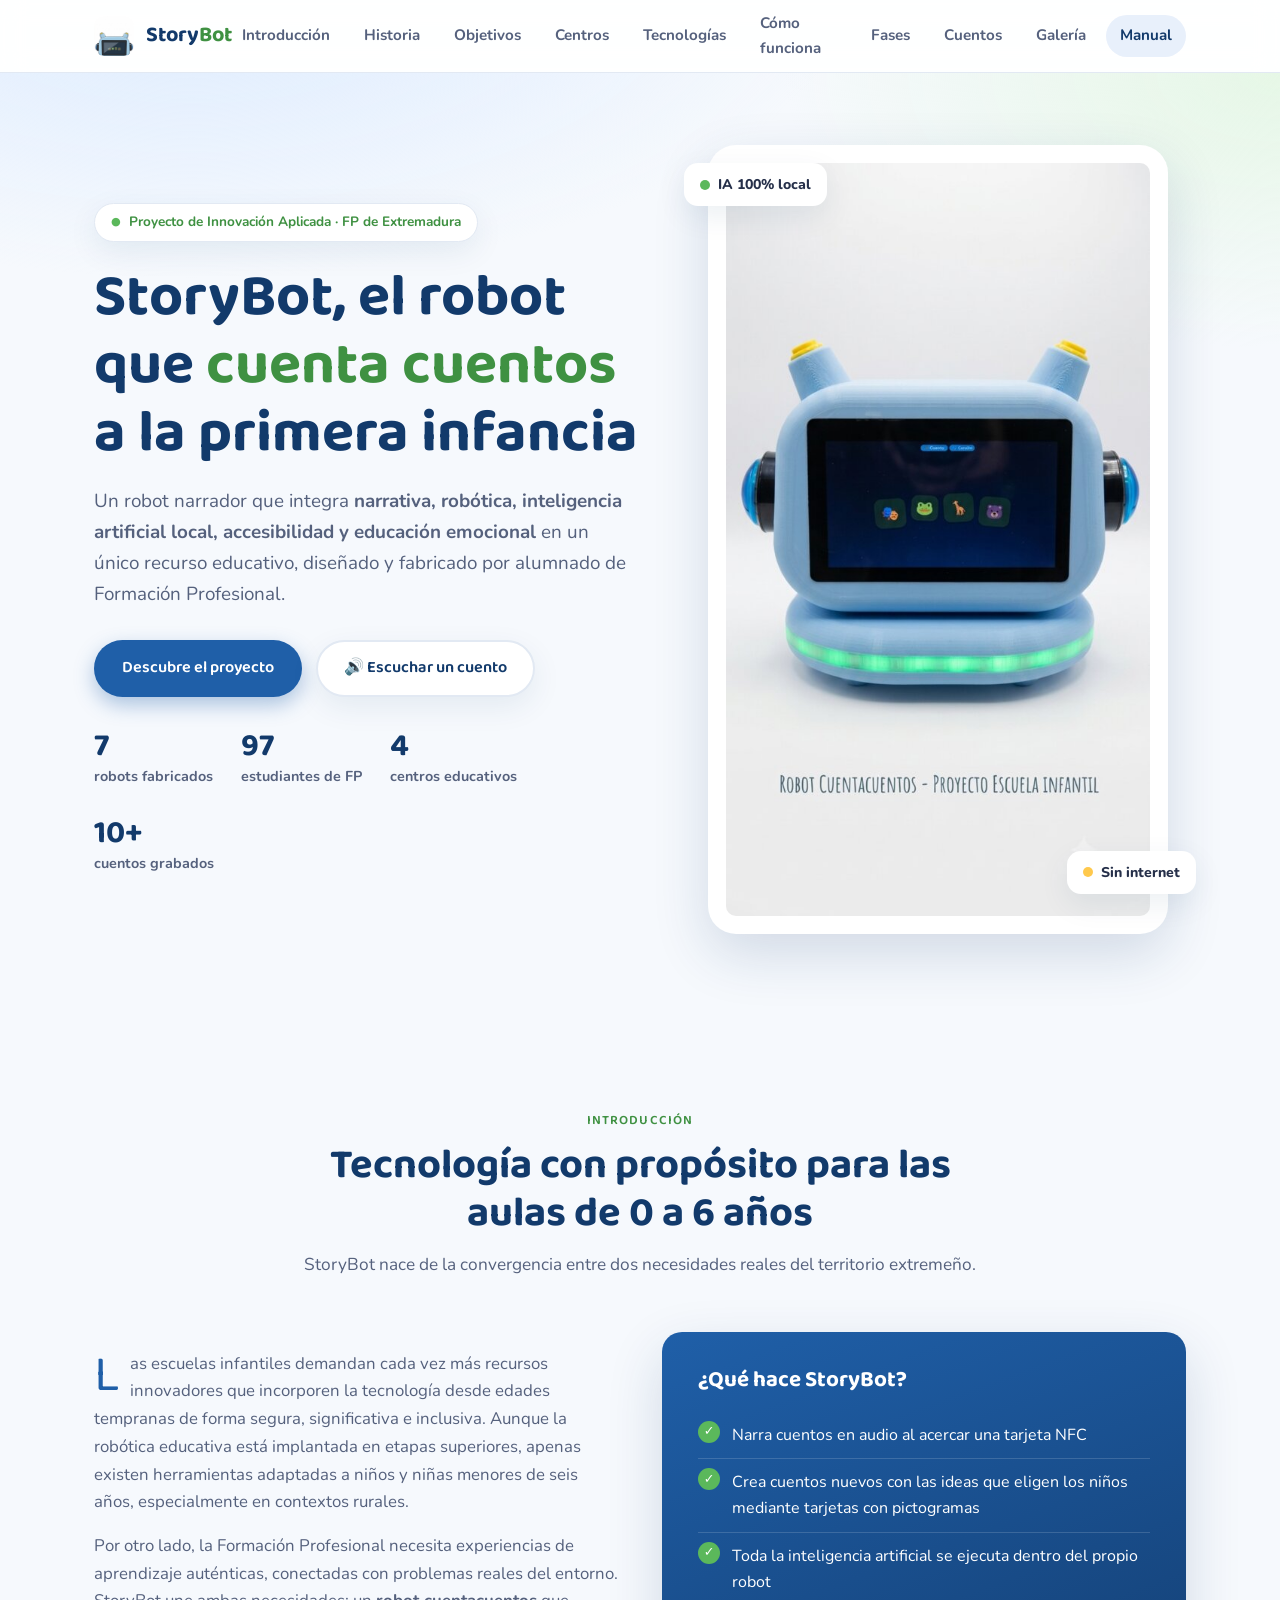
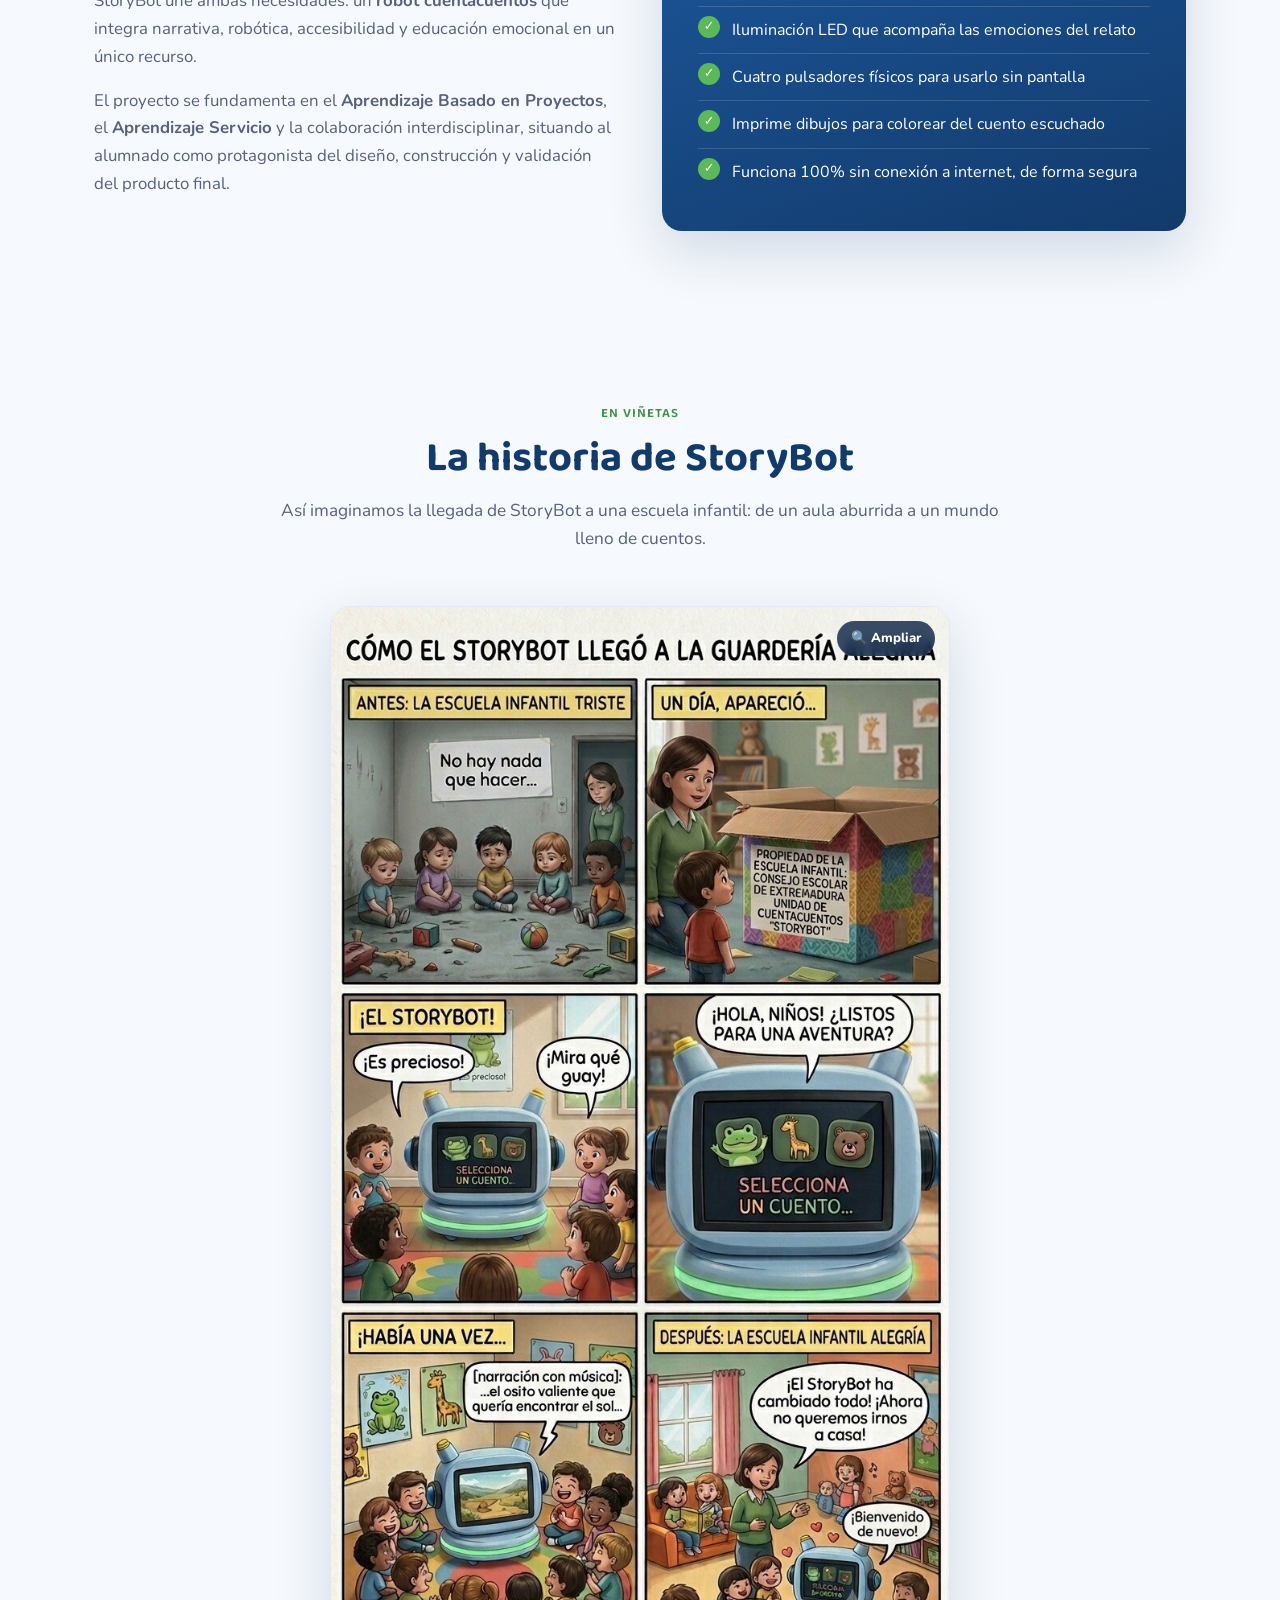
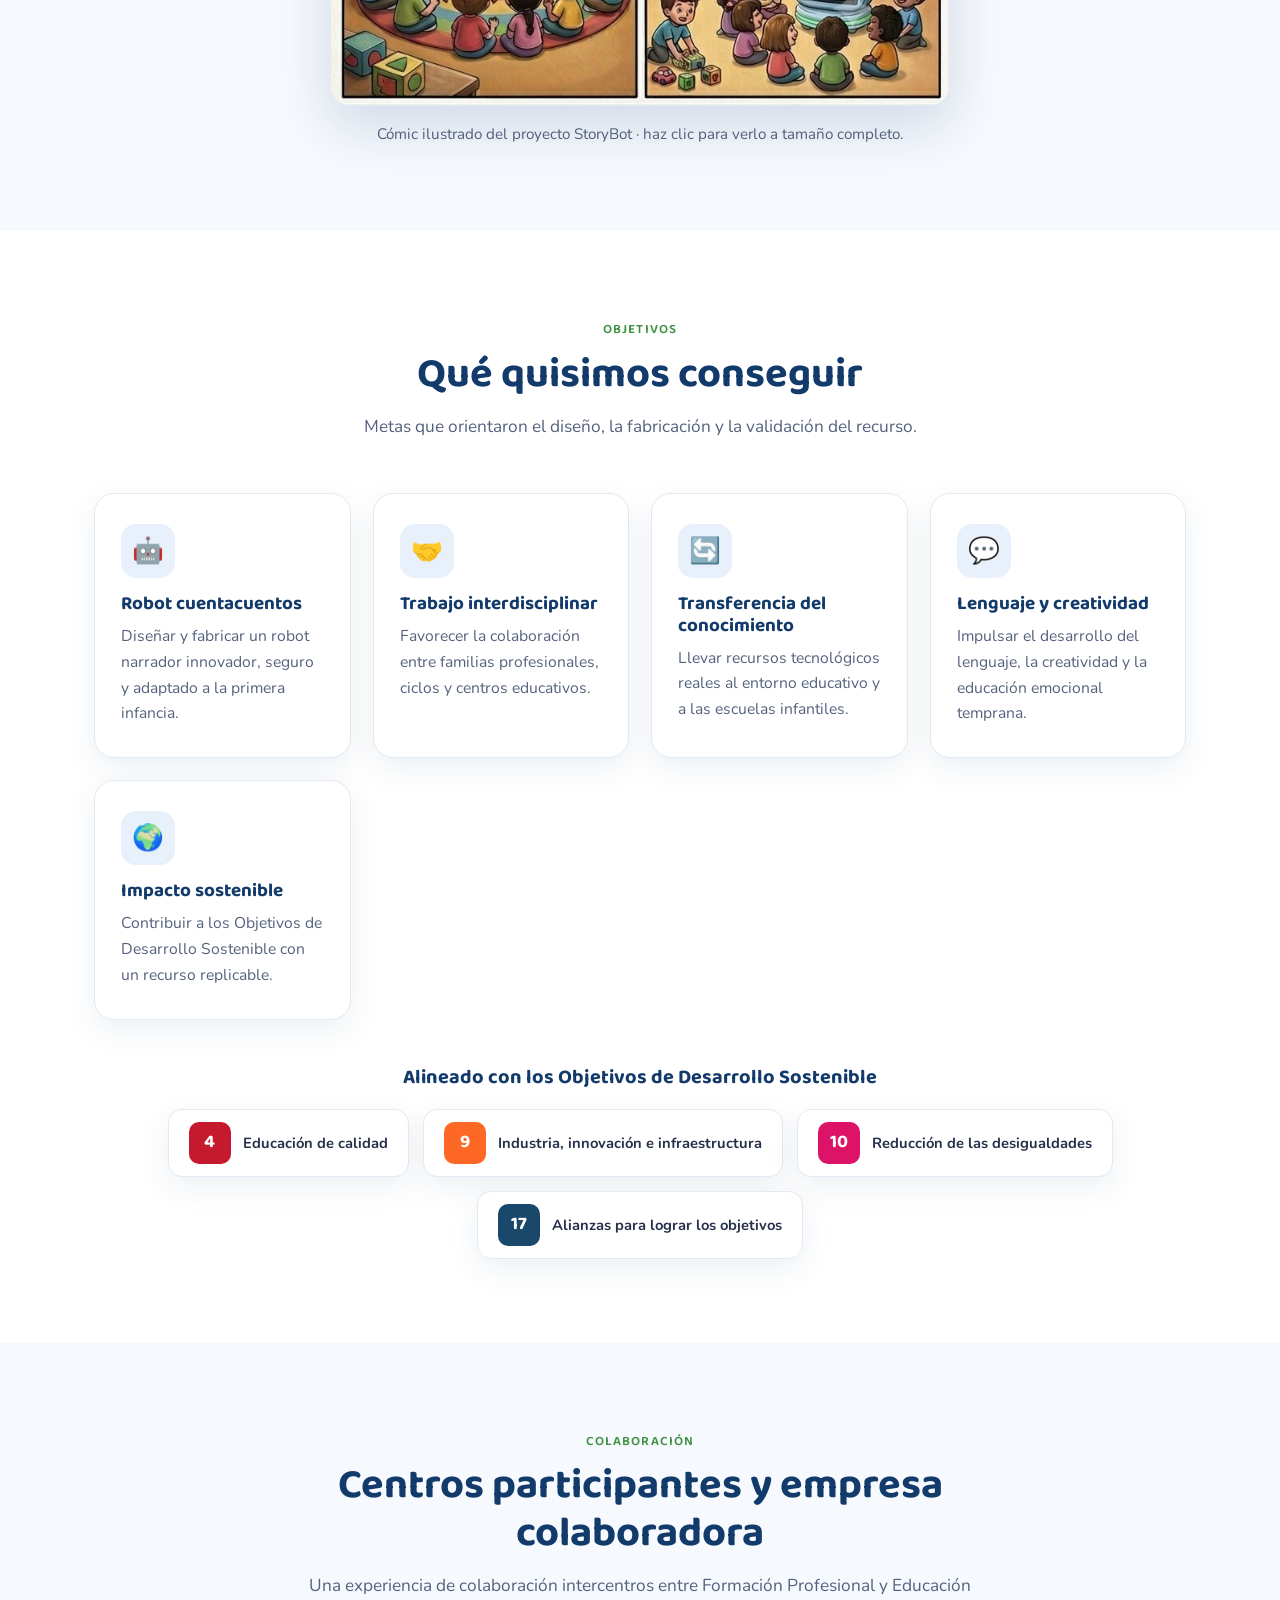
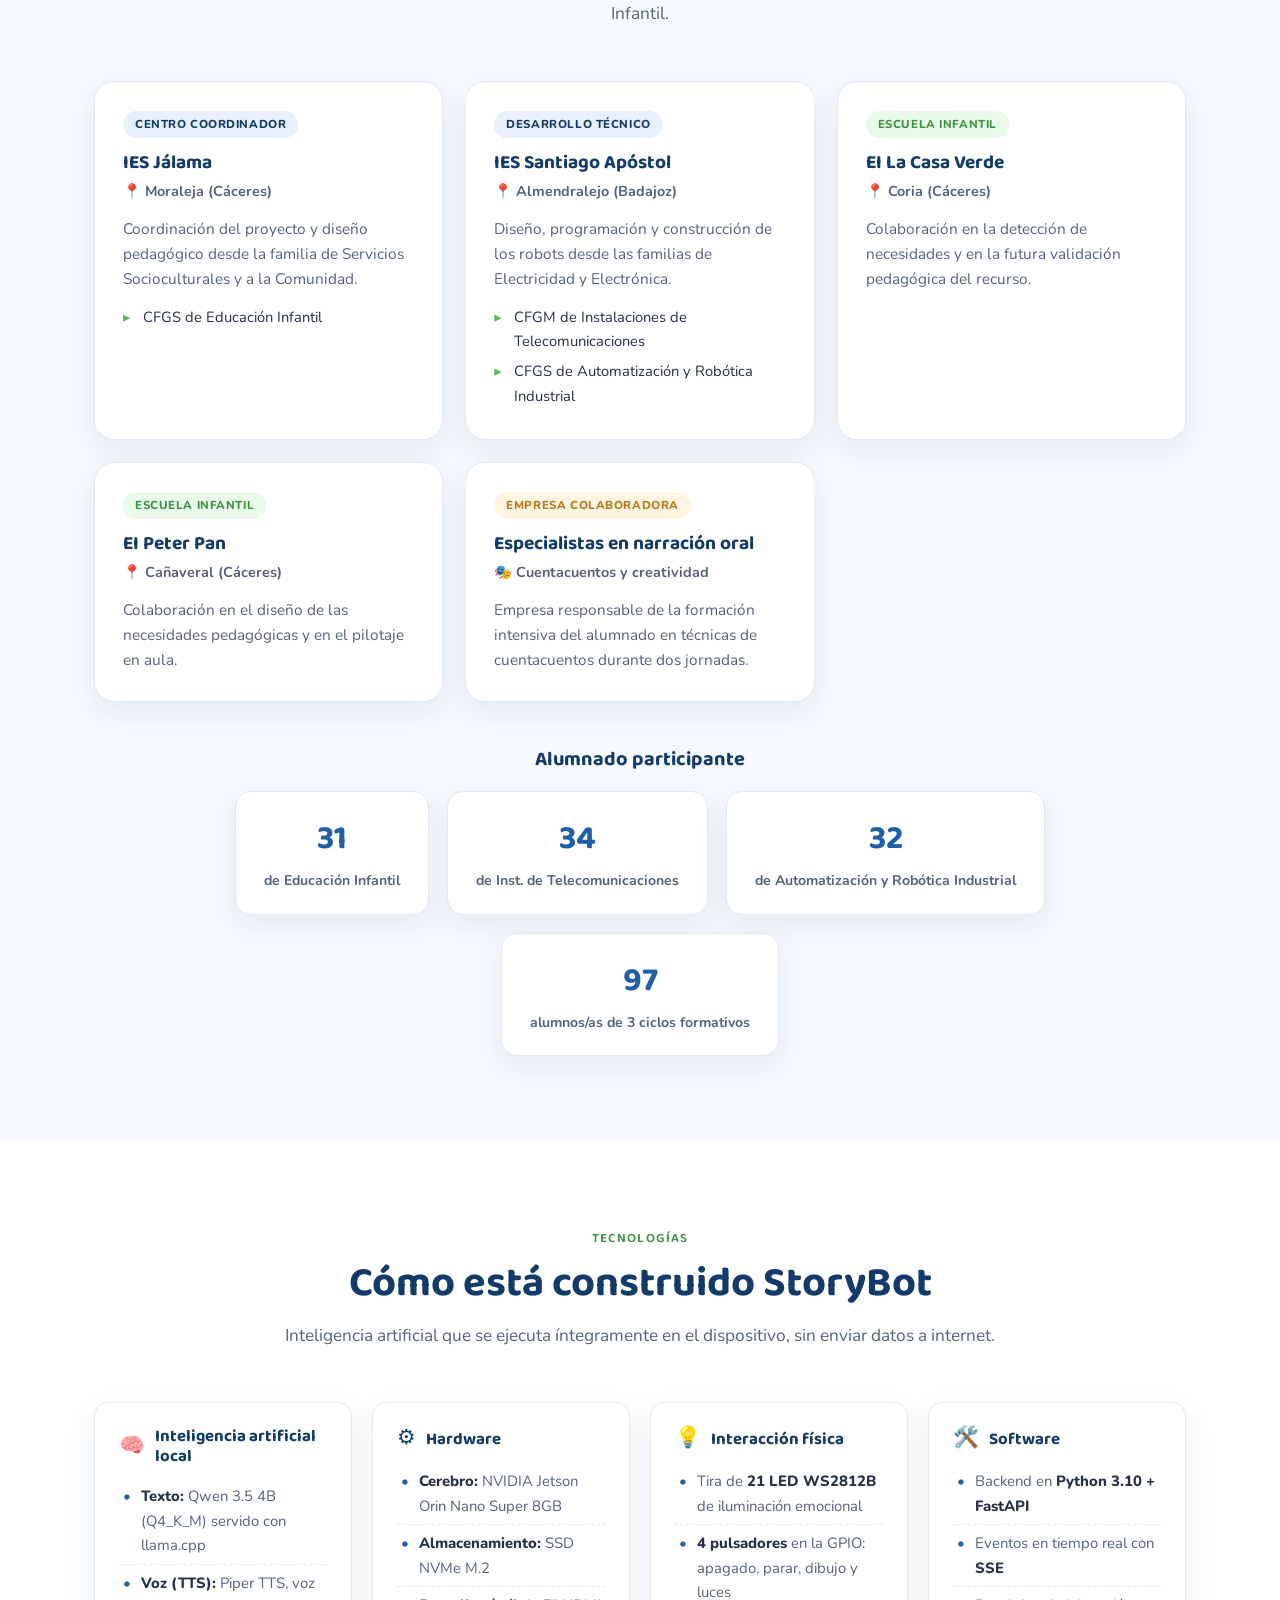
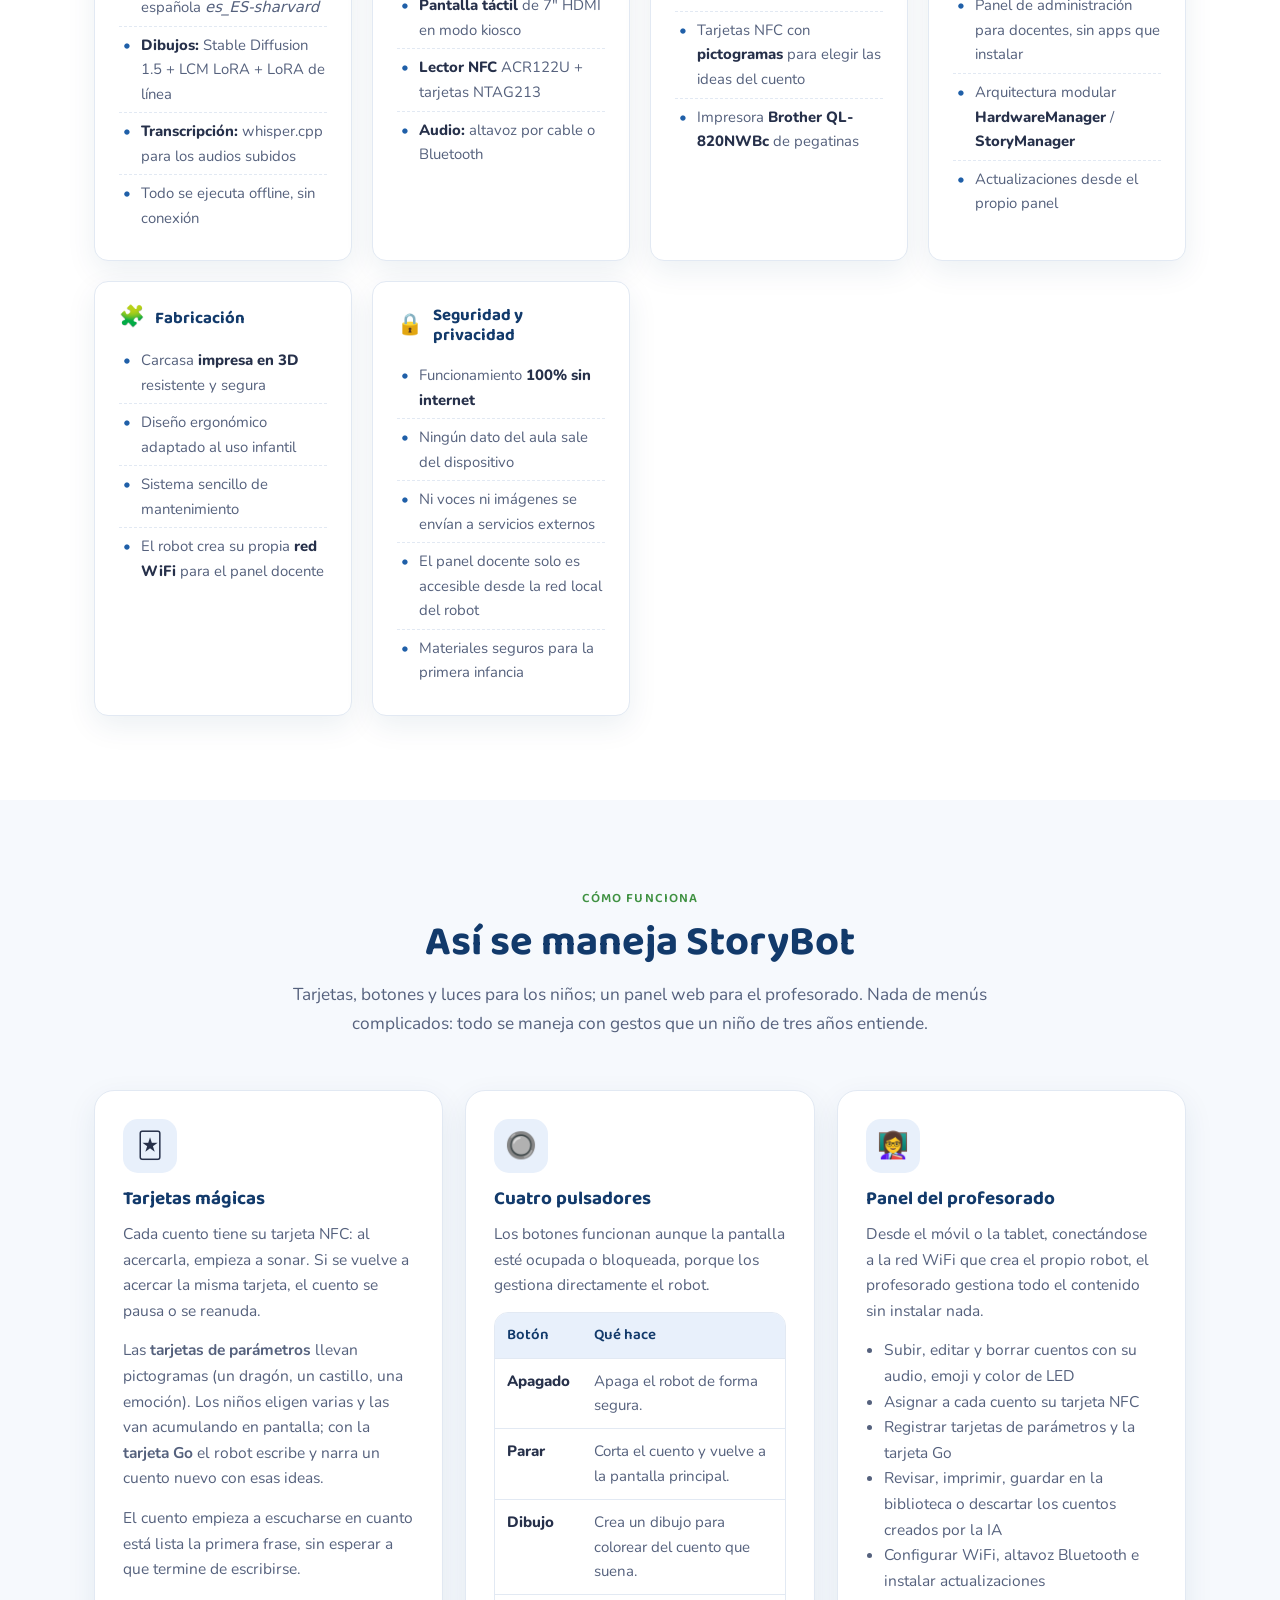
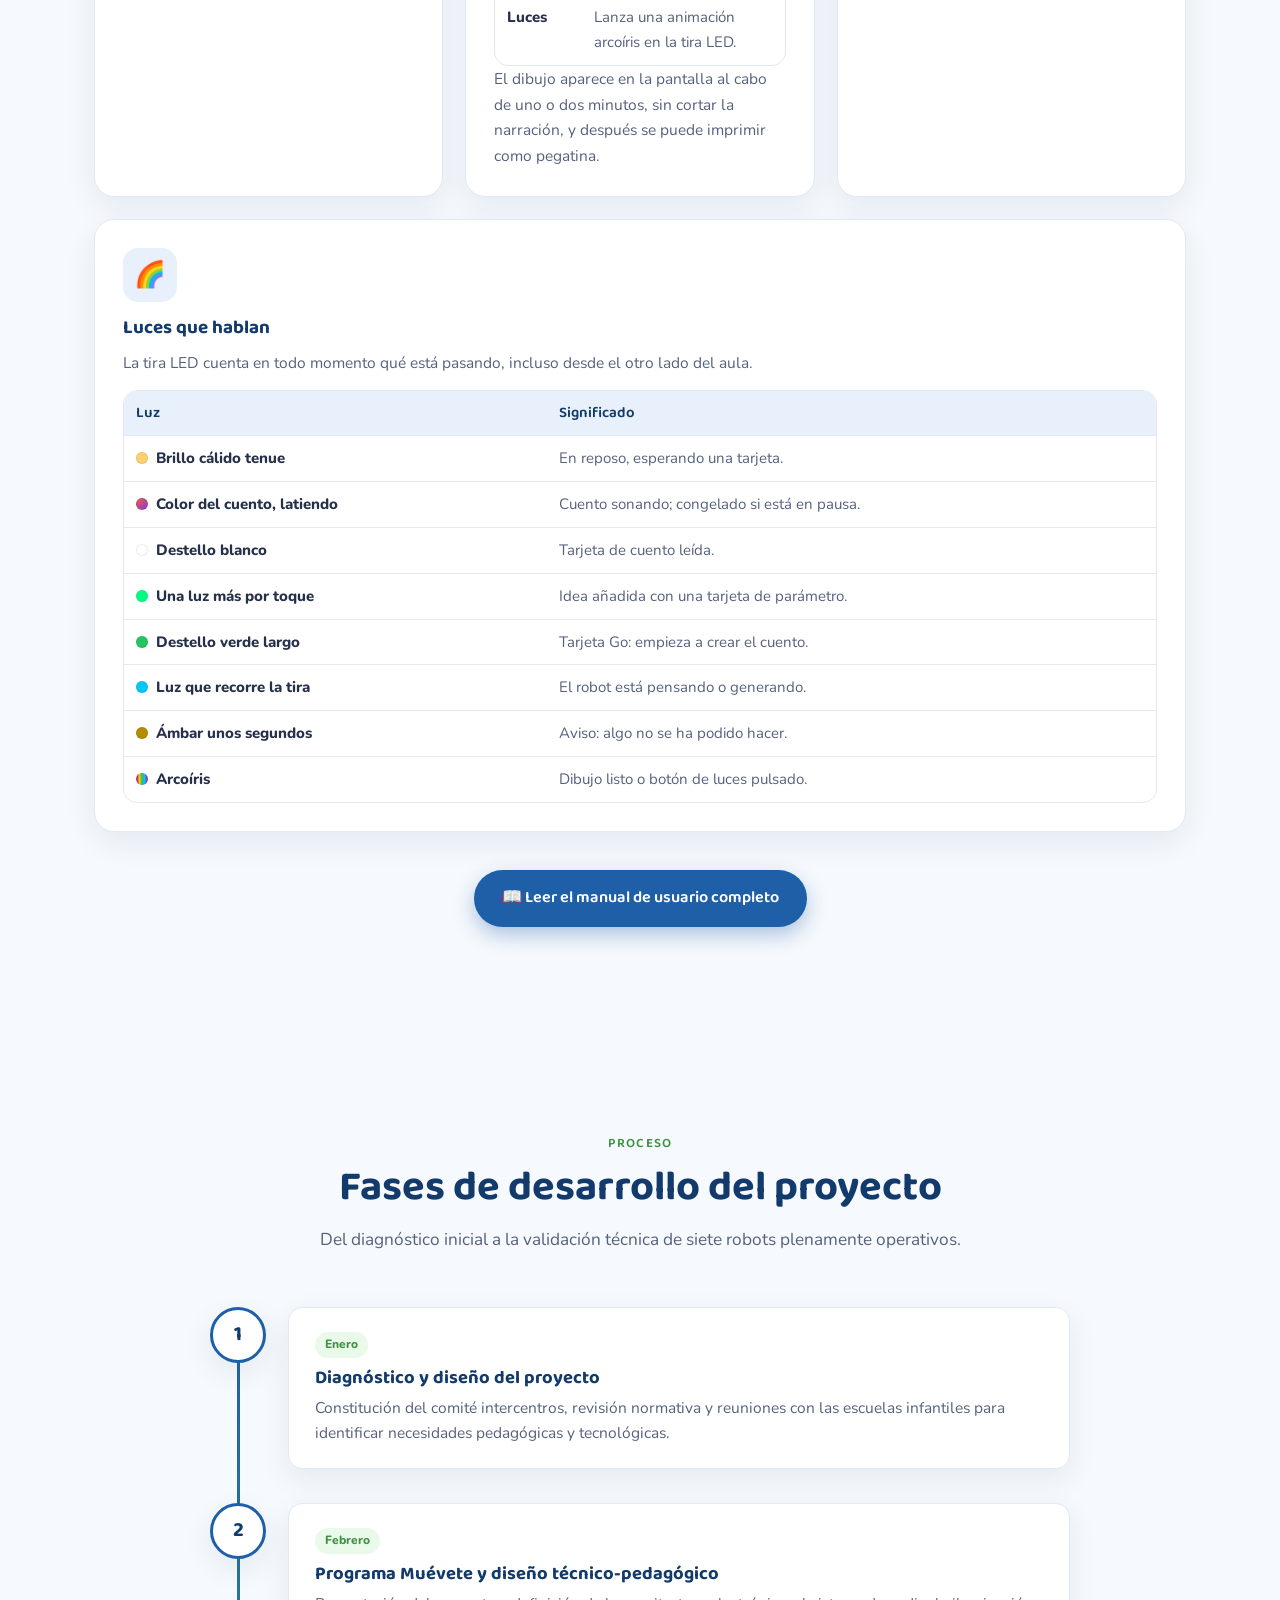
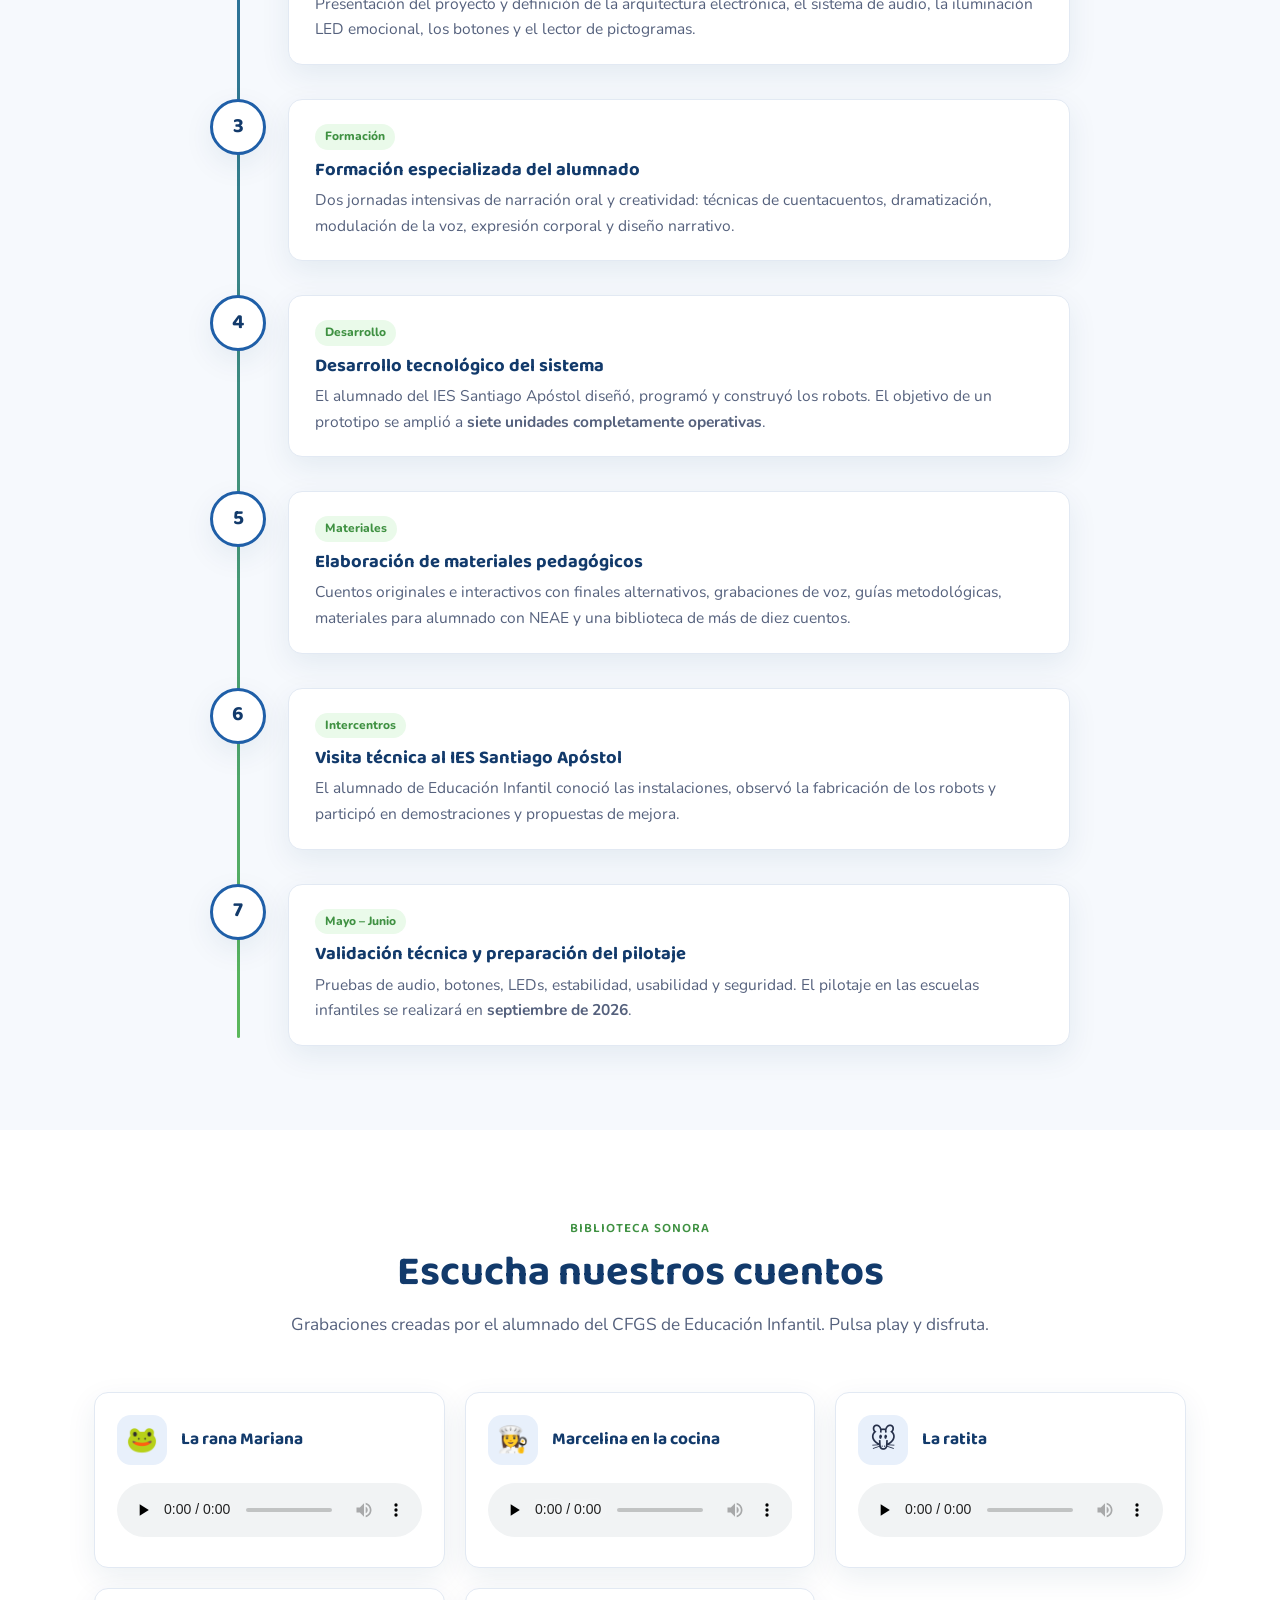
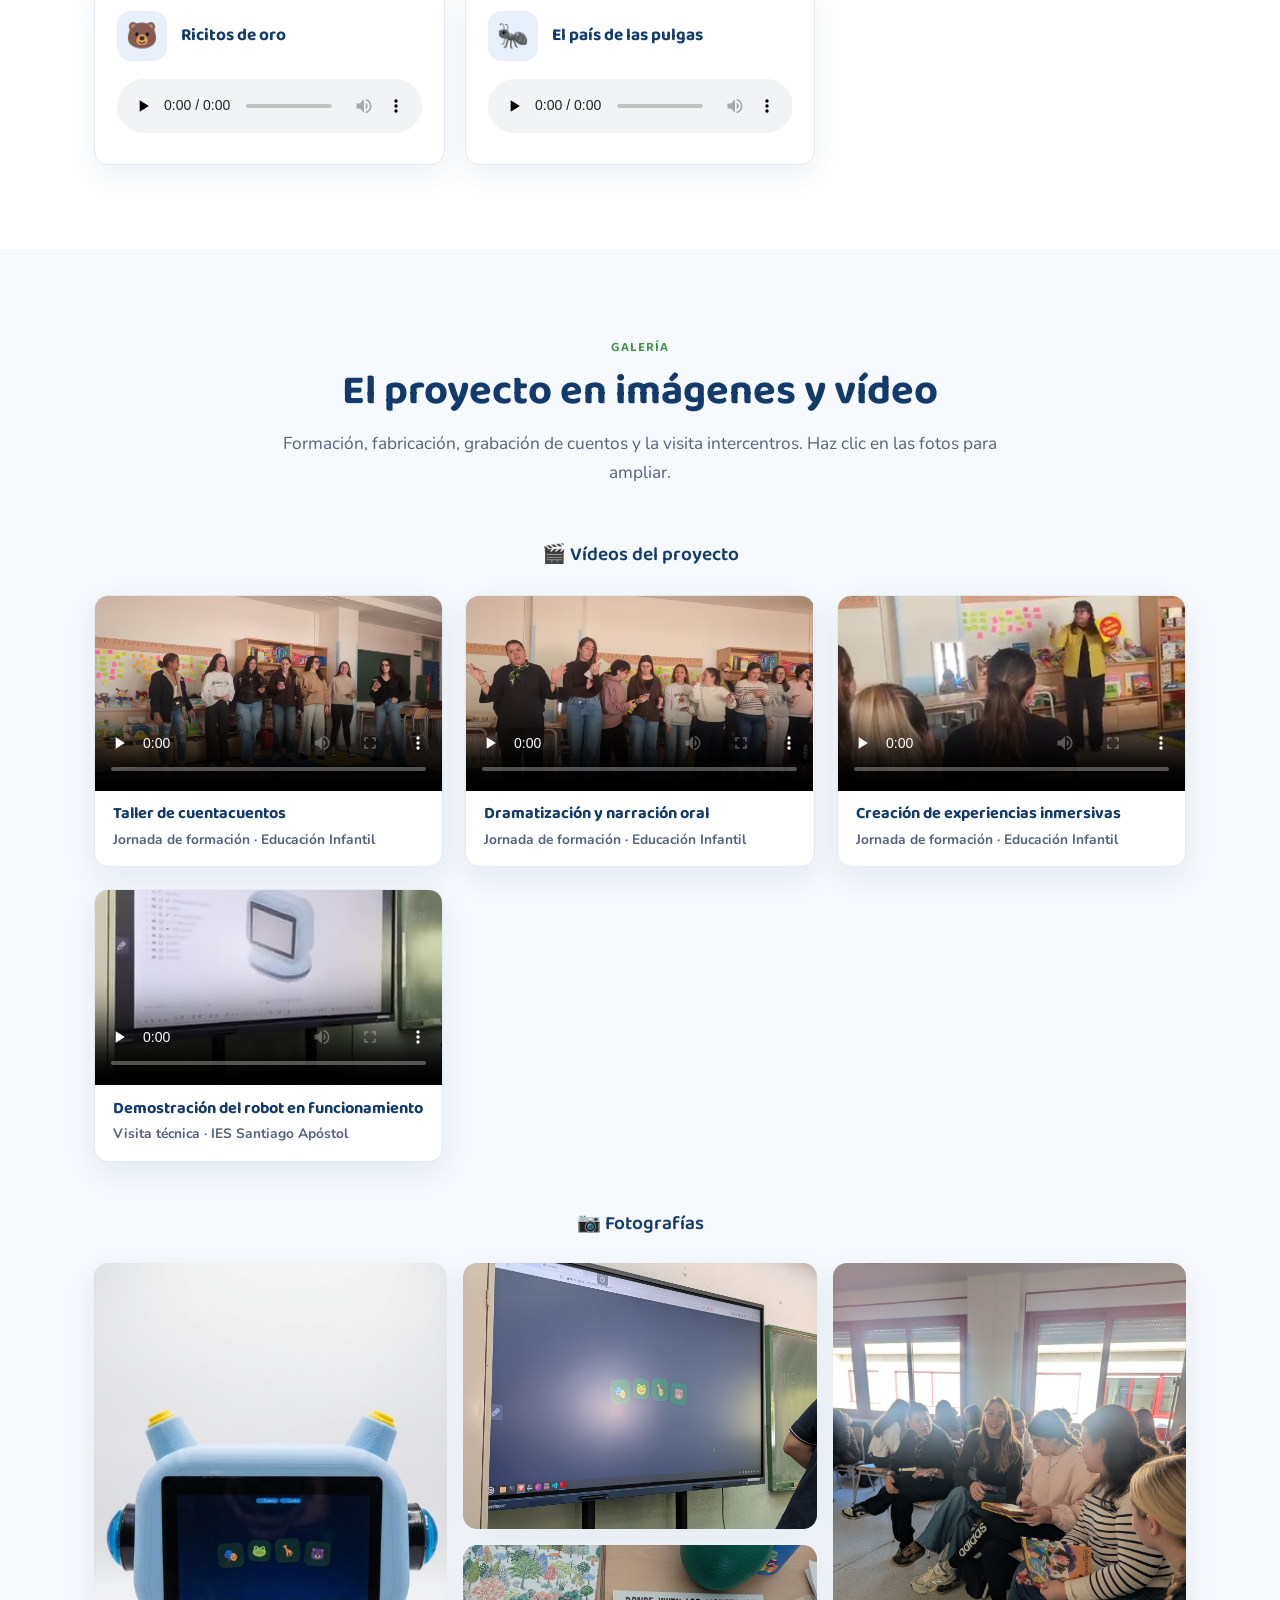
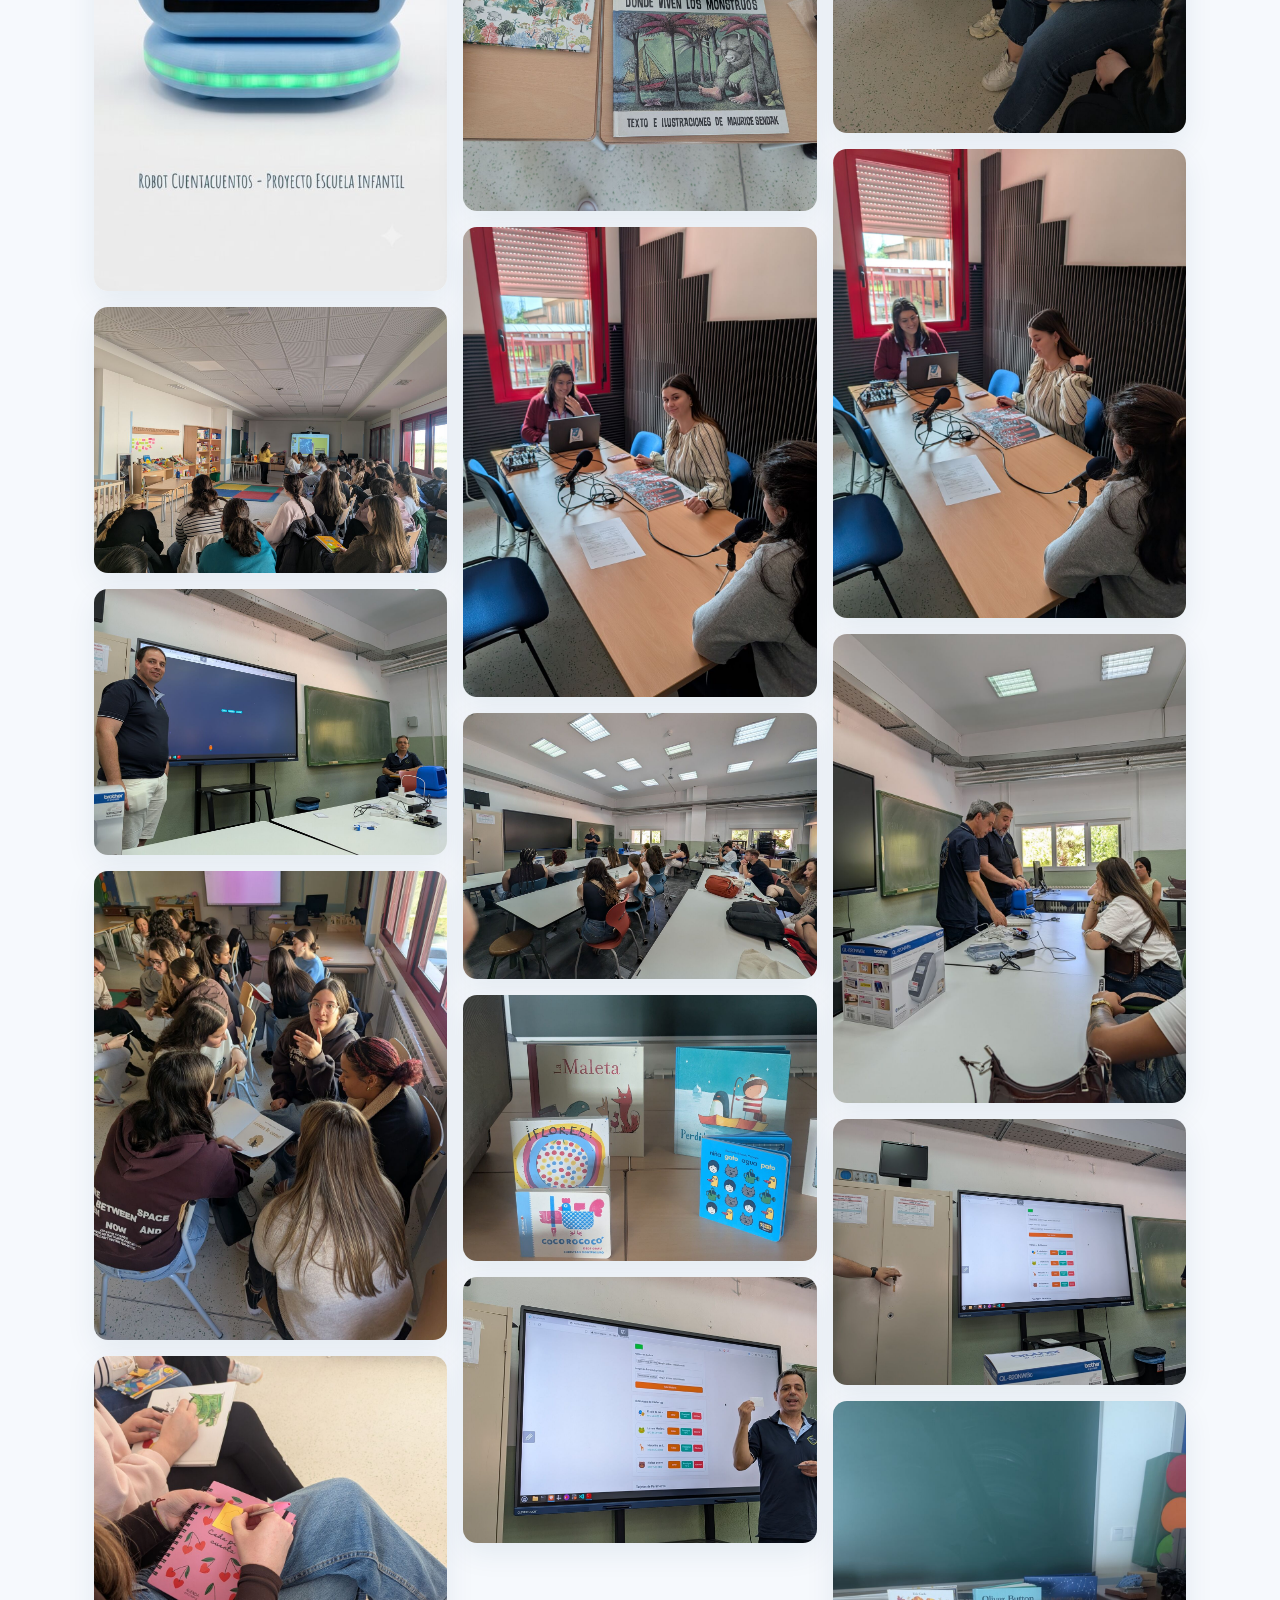
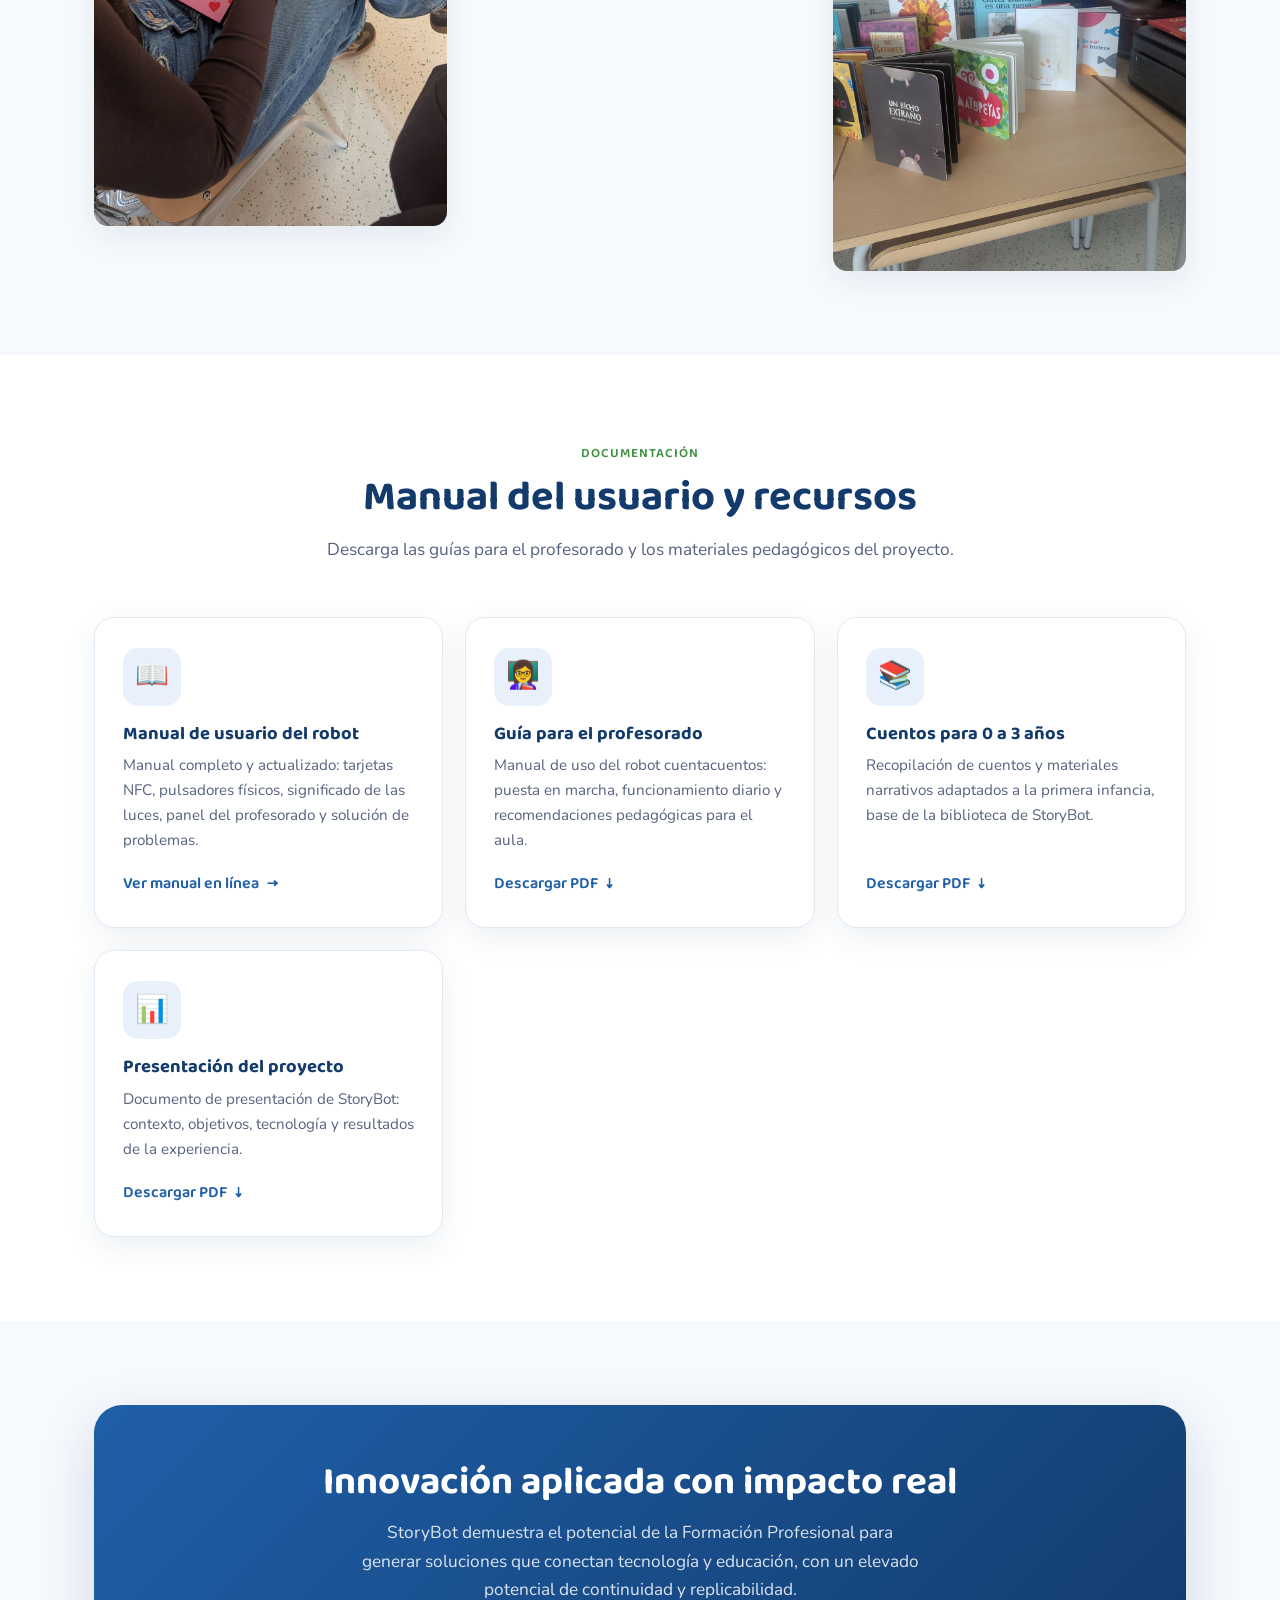
==== commit 4319305f: "docs: completar el manual de usuario y actualizar el sitio web MANUAL.md documenta ahora los cuatro " ====
--- a/sitioweb/index.html
+++ b/sitioweb/index.html
@@ -39,6 +39,7 @@
         <a href="#objetivos">Objetivos</a>
         <a href="#centros">Centros</a>
         <a href="#tecnologias">Tecnologías</a>
+        <a href="#uso">Cómo funciona</a>
         <a href="#fases">Fases</a>
         <a href="#cuentos">Cuentos</a>
         <a href="#galeria">Galería</a>
@@ -92,10 +93,11 @@
           <h3>¿Qué hace StoryBot?</h3>
           <ul>
             <li>Narra cuentos en audio al acercar una tarjeta NFC</li>
-            <li>Cuentos interactivos donde los niños eligen el camino de la historia</li>
-            <li>Genera cuentos con inteligencia artificial ejecutada localmente</li>
+            <li>Crea cuentos nuevos con las ideas que eligen los niños mediante tarjetas con pictogramas</li>
+            <li>Toda la inteligencia artificial se ejecuta dentro del propio robot</li>
             <li>Iluminación LED que acompaña las emociones del relato</li>
-            <li>Pulsadores físicos y pictogramas para un uso inclusivo</li>
+            <li>Cuatro pulsadores físicos para usarlo sin pantalla</li>
+            <li>Imprime dibujos para colorear del cuento escuchado</li>
             <li>Funciona 100% sin conexión a internet, de forma segura</li>
           </ul>
         </div>
@@ -217,9 +219,10 @@
         <div class="tech-card reveal">
           <h3><span class="ico">🧠</span> Inteligencia artificial local</h3>
           <ul>
-            <li><b>LLM:</b> Qwen 2.5 3B Instruct vía Ollama</li>
-            <li><b>Voz (TTS):</b> Piper TTS con voces en español</li>
-            <li><b>Imágenes:</b> Stable Diffusion 1.5 + LCM LoRA</li>
+            <li><b>Texto:</b> Qwen 3.5 4B (Q4_K_M) servido con llama.cpp</li>
+            <li><b>Voz (TTS):</b> Piper TTS, voz española <i>es_ES-sharvard</i></li>
+            <li><b>Dibujos:</b> Stable Diffusion 1.5 + LCM LoRA + LoRA de línea</li>
+            <li><b>Transcripción:</b> whisper.cpp para los audios subidos</li>
             <li>Todo se ejecuta offline, sin conexión</li>
           </ul>
         </div>
@@ -228,17 +231,18 @@
           <ul>
             <li><b>Cerebro:</b> NVIDIA Jetson Orin Nano Super 8GB</li>
             <li><b>Almacenamiento:</b> SSD NVMe M.2</li>
-            <li><b>Pantalla táctil</b> de 7" HDMI</li>
+            <li><b>Pantalla táctil</b> de 7" HDMI en modo kiosco</li>
             <li><b>Lector NFC</b> ACR122U + tarjetas NTAG213</li>
+            <li><b>Audio:</b> altavoz por cable o Bluetooth</li>
           </ul>
         </div>
         <div class="tech-card reveal">
           <h3><span class="ico">💡</span> Interacción física</h3>
           <ul>
-            <li>Tira <b>LED RGB</b> de iluminación emocional</li>
-            <li><b>Pulsadores</b> conectados a la GPIO</li>
-            <li>Lector de <b>pictogramas</b> para accesibilidad</li>
-            <li>Impresora <b>Brother QL-800</b> de pegatinas</li>
+            <li>Tira de <b>21 LED WS2812B</b> de iluminación emocional</li>
+            <li><b>4 pulsadores</b> en la GPIO: apagado, parar, dibujo y luces</li>
+            <li>Tarjetas NFC con <b>pictogramas</b> para elegir las ideas del cuento</li>
+            <li>Impresora <b>Brother QL-820NWBc</b> de pegatinas</li>
           </ul>
         </div>
         <div class="tech-card reveal">
@@ -246,8 +250,9 @@
           <ul>
             <li>Backend en <b>Python 3.10 + FastAPI</b></li>
             <li>Eventos en tiempo real con <b>SSE</b></li>
-            <li>Panel de administración para docentes</li>
+            <li>Panel de administración para docentes, sin apps que instalar</li>
             <li>Arquitectura modular <b>HardwareManager</b> / <b>StoryManager</b></li>
+            <li>Actualizaciones desde el propio panel</li>
           </ul>
         </div>
         <div class="tech-card reveal">
@@ -256,7 +261,7 @@
             <li>Carcasa <b>impresa en 3D</b> resistente y segura</li>
             <li>Diseño ergonómico adaptado al uso infantil</li>
             <li>Sistema sencillo de mantenimiento</li>
-            <li>Red WiFi local con router TP-Link</li>
+            <li>El robot crea su propia <b>red WiFi</b> para el panel docente</li>
           </ul>
         </div>
         <div class="tech-card reveal">
@@ -264,10 +269,88 @@
           <ul>
             <li>Funcionamiento <b>100% sin internet</b></li>
             <li>Ningún dato del aula sale del dispositivo</li>
+            <li>Ni voces ni imágenes se envían a servicios externos</li>
+            <li>El panel docente solo es accesible desde la red local del robot</li>
             <li>Materiales seguros para la primera infancia</li>
-            <li>Puntuación de seguridad: <b>10/10</b></li>
-          </ul>
-        </div>
+          </ul>
+        </div>
+      </div>
+    </div>
+  </section>
+
+  <!-- ============ CÓMO FUNCIONA ============ -->
+  <section id="uso">
+    <div class="wrap">
+      <div class="section-head reveal">
+        <span class="eyebrow">Cómo funciona</span>
+        <h2>Así se maneja StoryBot</h2>
+        <p>Tarjetas, botones y luces para los niños; un panel web para el profesorado. Nada de menús complicados: todo se maneja con gestos que un niño de tres años entiende.</p>
+      </div>
+
+      <div class="uso-grid">
+        <div class="uso-card reveal">
+          <div class="ico">🃏</div>
+          <h3>Tarjetas mágicas</h3>
+          <p>Cada cuento tiene su tarjeta NFC: al acercarla, empieza a sonar. Si se vuelve a acercar la misma tarjeta, el cuento se pausa o se reanuda.</p>
+          <p>Las <b>tarjetas de parámetros</b> llevan pictogramas (un dragón, un castillo, una emoción). Los niños eligen varias y las van acumulando en pantalla; con la <b>tarjeta Go</b> el robot escribe y narra un cuento nuevo con esas ideas.</p>
+          <p>El cuento empieza a escucharse en cuanto está lista la primera frase, sin esperar a que termine de escribirse.</p>
+        </div>
+
+        <div class="uso-card reveal">
+          <div class="ico">🔘</div>
+          <h3>Cuatro pulsadores</h3>
+          <p>Los botones funcionan aunque la pantalla esté ocupada o bloqueada, porque los gestiona directamente el robot.</p>
+          <div class="table-scroll">
+            <table class="data-table">
+              <thead><tr><th>Botón</th><th>Qué hace</th></tr></thead>
+              <tbody>
+                <tr><td>Apagado</td><td>Apaga el robot de forma segura.</td></tr>
+                <tr><td>Parar</td><td>Corta el cuento y vuelve a la pantalla principal.</td></tr>
+                <tr><td>Dibujo</td><td>Crea un dibujo para colorear del cuento que suena.</td></tr>
+                <tr><td>Luces</td><td>Lanza una animación arcoíris en la tira LED.</td></tr>
+              </tbody>
+            </table>
+          </div>
+          <p>El dibujo aparece en la pantalla al cabo de uno o dos minutos, sin cortar la narración, y después se puede imprimir como pegatina.</p>
+        </div>
+
+        <div class="uso-card reveal">
+          <div class="ico">👩‍🏫</div>
+          <h3>Panel del profesorado</h3>
+          <p>Desde el móvil o la tablet, conectándose a la red WiFi que crea el propio robot, el profesorado gestiona todo el contenido sin instalar nada.</p>
+          <ul style="color:var(--ink-soft);font-size:.97rem;margin-left:18px;">
+            <li>Subir, editar y borrar cuentos con su audio, emoji y color de LED</li>
+            <li>Asignar a cada cuento su tarjeta NFC</li>
+            <li>Registrar tarjetas de parámetros y la tarjeta Go</li>
+            <li>Revisar, imprimir, guardar en la biblioteca o descartar los cuentos creados por la IA</li>
+            <li>Configurar WiFi, altavoz Bluetooth e instalar actualizaciones</li>
+          </ul>
+        </div>
+
+        <div class="uso-card wide reveal">
+          <div class="ico">🌈</div>
+          <h3>Luces que hablan</h3>
+          <p>La tira LED cuenta en todo momento qué está pasando, incluso desde el otro lado del aula.</p>
+          <div class="table-scroll">
+            <table class="data-table">
+              <thead><tr><th>Luz</th><th>Significado</th></tr></thead>
+              <tbody>
+                <tr><td><span class="led-dot led-warm"></span>Brillo cálido tenue</td><td>En reposo, esperando una tarjeta.</td></tr>
+                <tr><td><span class="led-dot led-story"></span>Color del cuento, latiendo</td><td>Cuento sonando; congelado si está en pausa.</td></tr>
+                <tr><td><span class="led-dot led-white"></span>Destello blanco</td><td>Tarjeta de cuento leída.</td></tr>
+                <tr><td><span class="led-dot led-teal"></span>Una luz más por toque</td><td>Idea añadida con una tarjeta de parámetro.</td></tr>
+                <tr><td><span class="led-dot led-green"></span>Destello verde largo</td><td>Tarjeta Go: empieza a crear el cuento.</td></tr>
+                <tr><td><span class="led-dot led-cyan"></span>Luz que recorre la tira</td><td>El robot está pensando o generando.</td></tr>
+                <tr><td><span class="led-dot led-amber"></span>Ámbar unos segundos</td><td>Aviso: algo no se ha podido hacer.</td></tr>
+                <tr><td><span class="led-dot led-rainbow"></span>Arcoíris</td><td>Dibujo listo o botón de luces pulsado.</td></tr>
+              </tbody>
+            </table>
+          </div>
+        </div>
+      </div>
+
+      <div class="hero-cta reveal" style="justify-content:center;margin-top:38px;">
+        <a href="manual.html" class="btn btn-primary">📖 Leer el manual de usuario completo</a>
       </div>
     </div>
   </section>
@@ -398,6 +481,12 @@
         <p>Descarga las guías para el profesorado y los materiales pedagógicos del proyecto.</p>
       </div>
       <div class="manual-grid">
+        <a class="manual-card reveal" href="manual.html">
+          <div class="ico">📖</div>
+          <h3>Manual de usuario del robot</h3>
+          <p>Manual completo y actualizado: tarjetas NFC, pulsadores físicos, significado de las luces, panel del profesorado y solución de problemas.</p>
+          <span class="dl dl-go">Ver manual en línea</span>
+        </a>
         <a class="manual-card reveal" href="manuales/guia-profesoras.pdf" target="_blank" rel="noopener">
           <div class="ico">👩‍🏫</div>
           <h3>Guía para el profesorado</h3>
@@ -426,7 +515,7 @@
       <div class="cta-band reveal">
         <h2>Innovación aplicada con impacto real</h2>
         <p>StoryBot demuestra el potencial de la Formación Profesional para generar soluciones que conectan tecnología y educación, con un elevado potencial de continuidad y replicabilidad.</p>
-        <a href="mailto:soporte@santiagoapostol.net" class="btn btn-primary">✉️ Contacta con el equipo</a>
+        <a href="mailto:jredrejo@santiagoapostol.net" class="btn btn-primary">✉️ Contacta con el equipo</a>
       </div>
     </div>
   </section>
@@ -446,6 +535,7 @@
             <li><a href="#objetivos">Objetivos</a></li>
             <li><a href="#centros">Centros participantes</a></li>
             <li><a href="#tecnologias">Tecnologías</a></li>
+            <li><a href="#uso">Cómo funciona</a></li>
             <li><a href="#fases">Fases de desarrollo</a></li>
           </ul>
         </div>
@@ -454,9 +544,10 @@
           <ul>
             <li><a href="#cuentos">Cuentos</a></li>
             <li><a href="#galeria">Galería</a></li>
+            <li><a href="manual.html">Manual de usuario</a></li>
             <li><a href="manuales/guia-profesoras.pdf" target="_blank" rel="noopener">Guía del profesorado</a></li>
             <li><a href="manuales/presentacion-storybot.pdf" target="_blank" rel="noopener">Presentación</a></li>
-            <li><a href="mailto:soporte@santiagoapostol.net">Contacto</a></li>
+            <li><a href="mailto:jredrejo@santiagoapostol.net">Contacto</a></li>
           </ul>
         </div>
       </div>
--- a/sitioweb/css/styles.css
+++ b/sitioweb/css/styles.css
@@ -205,6 +205,62 @@
 .tech-card li::before { content: "•"; position: absolute; left: 4px; color: var(--blue); font-weight: 900; }
 .tech-card li b { color: var(--ink); font-weight: 800; }
 
+/* ---------- Cómo funciona (uso) ---------- */
+.uso-grid { display: grid; grid-template-columns: repeat(auto-fit, minmax(320px, 1fr)); gap: 22px; }
+.uso-card {
+  background: var(--card); border: 1px solid var(--border); border-radius: var(--radius);
+  padding: 28px; box-shadow: var(--shadow);
+}
+.uso-card > .ico { width: 54px; height: 54px; border-radius: 15px; display: grid; place-items: center; font-size: 1.6rem; margin-bottom: 16px; background: var(--blue-soft); }
+.uso-card h3 { font-size: 1.18rem; margin-bottom: 10px; }
+.uso-card p { color: var(--ink-soft); font-size: .97rem; margin-bottom: 14px; }
+.uso-card p:last-child { margin-bottom: 0; }
+.uso-card.wide { grid-column: 1 / -1; }
+
+/* Tabla sencilla reutilizable (botones, luces, especificaciones) */
+.data-table { width: 100%; border-collapse: collapse; font-size: .94rem; }
+.data-table th, .data-table td { text-align: left; padding: 10px 12px; border-bottom: 1px solid var(--border); vertical-align: top; }
+.data-table th { font-family: var(--font-head); font-weight: 600; color: var(--blue-deep); background: var(--blue-soft); }
+.data-table tr:last-child td { border-bottom: 0; }
+.data-table td:first-child { font-weight: 800; color: var(--ink); }
+.data-table td { color: var(--ink-soft); }
+.table-scroll { overflow-x: auto; border: 1px solid var(--border); border-radius: var(--radius-sm); background: #fff; }
+
+/* Puntos de color de la leyenda LED */
+.led-dot { display: inline-block; width: 12px; height: 12px; border-radius: 50%; margin-right: 8px; vertical-align: -1px; border: 1px solid rgba(0,0,0,.08); }
+.led-white  { background: #fff; }
+.led-green  { background: #22c55e; }
+.led-teal   { background: #00ff80; }
+.led-cyan   { background: #00c8ff; }
+.led-amber  { background: #b48c00; }
+.led-warm   { background: #ffcf70; }
+.led-story  { background: linear-gradient(135deg, #ff5733, #7c3aed); }
+.led-rainbow{ background: linear-gradient(90deg, #ff0040, #ffcc00, #22c55e, #00c8ff, #7c3aed); }
+
+/* ---------- Página de manual ---------- */
+.doc-hero { background: radial-gradient(900px 380px at 20% -20%, #dcebff 0%, transparent 60%), var(--bg); padding: 54px 0 40px; }
+.doc-hero h1 { font-size: clamp(2rem, 4.6vw, 2.9rem); margin-bottom: 12px; }
+.doc-hero p { color: var(--ink-soft); font-size: 1.08rem; max-width: 680px; }
+.doc-layout { display: grid; grid-template-columns: 250px 1fr; gap: 44px; align-items: start; }
+.doc-toc { position: sticky; top: 96px; background: var(--card); border: 1px solid var(--border); border-radius: var(--radius-sm); padding: 20px 22px; box-shadow: var(--shadow); }
+.doc-toc h2 { font-size: 1rem; margin-bottom: 12px; }
+.doc-toc ul { list-style: none; }
+.doc-toc li { margin-bottom: 7px; }
+.doc-toc a { font-size: .93rem; font-weight: 700; color: var(--ink-soft); }
+.doc-toc a:hover { color: var(--blue-deep); }
+.doc-body > section { padding: 0 0 44px; }
+.doc-body h2 { font-size: 1.6rem; margin-bottom: 8px; padding-top: 8px; }
+.doc-body h3 { font-size: 1.14rem; margin: 26px 0 8px; }
+.doc-body p { color: var(--ink-soft); margin-bottom: 12px; }
+.doc-body ul, .doc-body ol { color: var(--ink-soft); margin: 0 0 14px 20px; }
+.doc-body li { margin-bottom: 7px; }
+.doc-body .table-scroll { margin-bottom: 18px; }
+.doc-body code { background: var(--blue-soft); color: var(--blue-deep); padding: 2px 7px; border-radius: 6px; font-size: .9em; font-weight: 700; }
+.callout { border-left: 4px solid var(--blue); background: var(--blue-soft); border-radius: 0 var(--radius-sm) var(--radius-sm) 0; padding: 16px 20px; margin: 0 0 18px; }
+.callout p { color: var(--blue-deep); margin: 0; font-weight: 600; }
+.callout.warn { border-left-color: #e0a01e; background: #fff5e0; }
+.callout.warn p { color: #8a5b00; }
+
 /* ---------- Fases (timeline) ---------- */
 .timeline { position: relative; max-width: 860px; margin: 0 auto; }
 .timeline::before { content: ""; position: absolute; left: 27px; top: 8px; bottom: 8px; width: 3px; background: linear-gradient(var(--blue), var(--green)); border-radius: 3px; }
@@ -267,6 +323,7 @@
 .manual-card p { color: var(--ink-soft); font-size: .95rem; flex: 1; margin-bottom: 18px; }
 .manual-card .dl { display: inline-flex; align-items: center; gap: 8px; font-family: var(--font-head); font-weight: 600; color: var(--blue); }
 .manual-card .dl::after { content: "↓"; }
+.manual-card .dl-go::after { content: "→"; }
 
 /* ---------- CTA band ---------- */
 .cta-band { background: linear-gradient(135deg, var(--blue) 0%, var(--blue-deep) 100%); color: #fff; text-align: center; border-radius: 28px; padding: 56px 32px; box-shadow: var(--shadow-lg); }
@@ -303,7 +360,8 @@
 
 /* ---------- Responsive ---------- */
 @media (max-width: 900px) {
-  .hero-grid, .intro-cols { grid-template-columns: 1fr; }
+  .hero-grid, .intro-cols, .doc-layout { grid-template-columns: 1fr; }
+  .doc-toc { position: static; }
   .hero-visual { order: -1; }
   .footer-top { grid-template-columns: 1fr; gap: 28px; }
   .nav-links {
